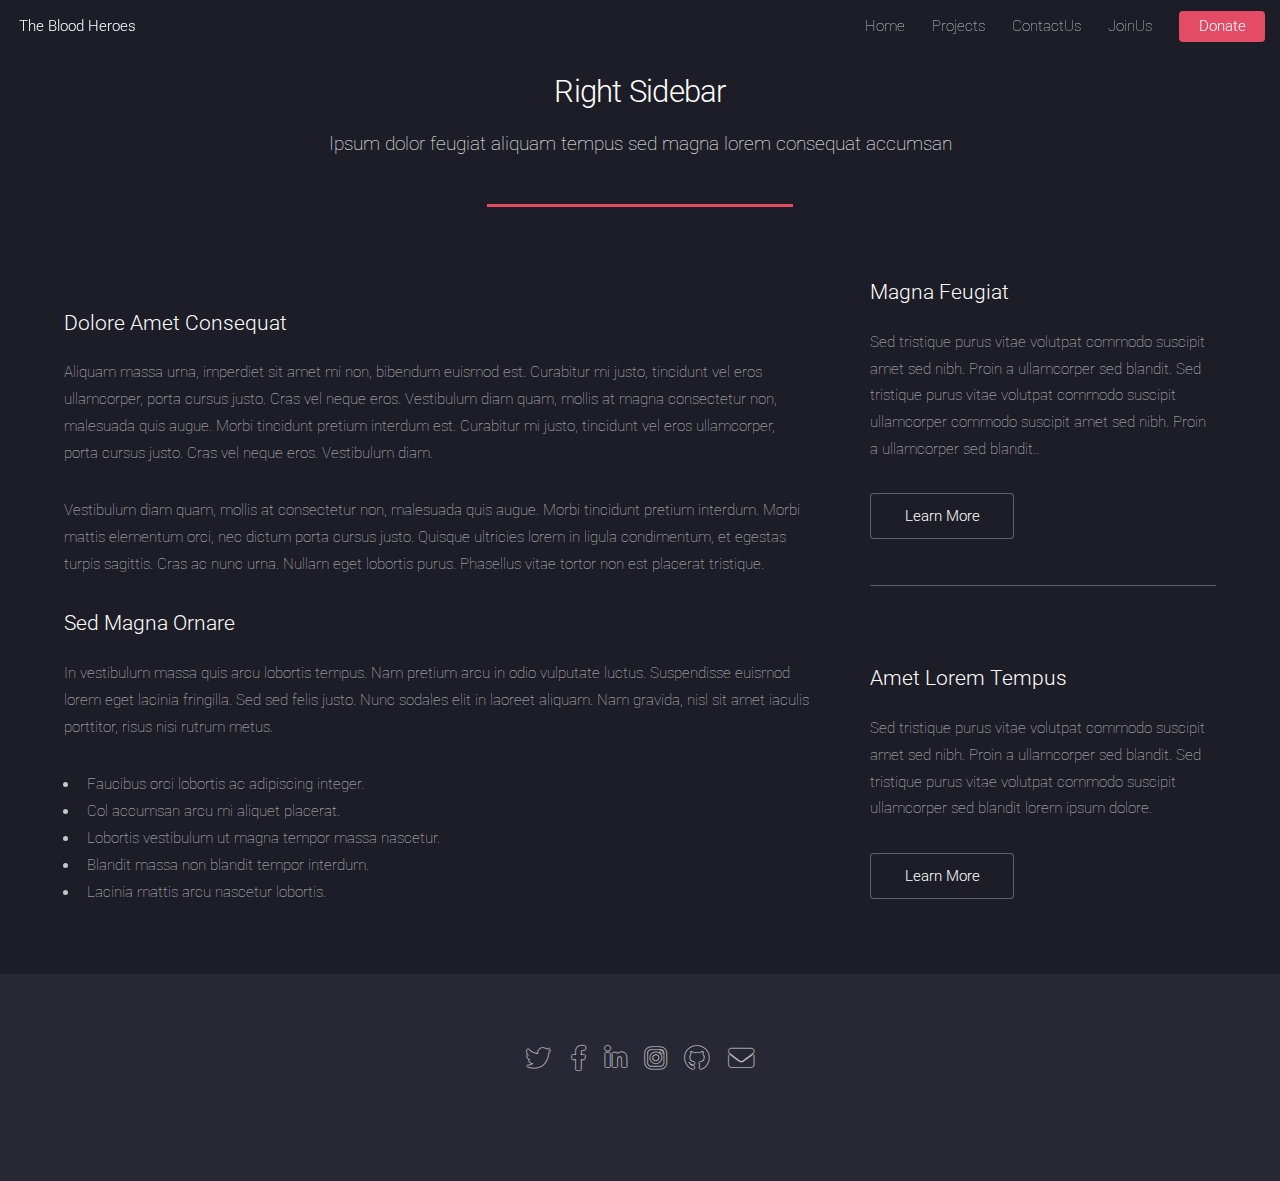
==== bloodDonationCamps.html @ 946f8814 "Changing projects names." ====
<!DOCTYPE HTML>
<html>
	<head>
		<title>The Blood Heroes</title>
		<meta charset="utf-8" />
		<meta name="viewport" content="width=device-width, initial-scale=1, user-scalable=no" />
		<link rel="stylesheet" href="assets/css/main.css" />
		<noscript><link rel="stylesheet" href="assets/css/noscript.css" /></noscript>
		<!-- add icon link -->
	  <link rel = "icon" href ="./images/TBHLogo.png" type = "image/x-icon">
	</head>
	<body class="is-preload landing">
		<div id="page-wrapper">

			<!-- Header -->
				<header id="header">
					<h1 id="logo"><a href="index.html">The Blood Heroes</a></h1>
					<nav id="nav">
						<ul>
							<li><a href="index.html">Home</a></li>
							<li>
								<a href="#">Projects</a>
								<ul>
									<li><a href="bloodDonationCamps.html">Blood Donation Camps</a></li>
									<li><a href="thalassemiaProjects.html">Thalassemia Projects</a></li>
									<li><a href="projectBleedGreen.html">Project Bleed Green</a></li>
									<li><a href="awarenessEvents.html">Awareness Event</a></li>
								</ul>
							</li>
							<li><a href="contactUs/contactUs.html">ContactUs</a></li>
							<li>
								<a href="#">JoinUs</a>
								<ul>
									<li><a href="">As Blood Donor</a></li>
									<li><a href="">As Member</a></li>
								</ul>
							</li>
							<li><a href="#" class="button primary">Donate</a></li>
						</ul>
					</nav>
				</header>

			<!-- Main -->
				<div id="main" class="wrapper style1">
					<div class="container">
						<header class="major">
							<h2>Right Sidebar</h2>
							<p>Ipsum dolor feugiat aliquam tempus sed magna lorem consequat accumsan</p>
						</header>
						<div class="row gtr-150">
							<div class="col-8 col-12-medium">

								<!-- Content -->
									<section id="content">
										<a href="#" class="image fit"><img src="./images/pic06.jpg" alt="" /></a>
										<h3>Dolore Amet Consequat</h3>
										<p>Aliquam massa urna, imperdiet sit amet mi non, bibendum euismod est. Curabitur mi justo, tincidunt vel eros ullamcorper, porta cursus justo. Cras vel neque eros. Vestibulum diam quam, mollis at magna consectetur non, malesuada quis augue. Morbi tincidunt pretium interdum est. Curabitur mi justo, tincidunt vel eros ullamcorper, porta cursus justo. Cras vel neque eros. Vestibulum diam.</p>
										<p>Vestibulum diam quam, mollis at consectetur non, malesuada quis augue. Morbi tincidunt pretium interdum. Morbi mattis elementum orci, nec dictum porta cursus justo. Quisque ultricies lorem in ligula condimentum, et egestas turpis sagittis. Cras ac nunc urna. Nullam eget lobortis purus. Phasellus vitae tortor non est placerat tristique.</p>
										<h3>Sed Magna Ornare</h3>
										<p>In vestibulum massa quis arcu lobortis tempus. Nam pretium arcu in odio vulputate luctus. Suspendisse euismod lorem eget lacinia fringilla. Sed sed felis justo. Nunc sodales elit in laoreet aliquam. Nam gravida, nisl sit amet iaculis porttitor, risus nisi rutrum metus.</p>
										<ul>
											<li>Faucibus orci lobortis ac adipiscing integer.</li>
											<li>Col accumsan arcu mi aliquet placerat.</li>
											<li>Lobortis vestibulum ut magna tempor massa nascetur.</li>
											<li>Blandit massa non blandit tempor interdum.</li>
											<li>Lacinia mattis arcu nascetur lobortis.</li>
										</ul>
									</section>

							</div>
							<div class="col-4 col-12-medium">

								<!-- Sidebar -->
									<section id="sidebar">
										<section>
											<h3>Magna Feugiat</h3>
											<p>Sed tristique purus vitae volutpat commodo suscipit amet sed nibh. Proin a ullamcorper sed blandit. Sed tristique purus vitae volutpat commodo suscipit ullamcorper commodo suscipit amet sed nibh. Proin a ullamcorper sed blandit..</p>
											<footer>
												<ul class="actions">
													<li><a href="#" class="button">Learn More</a></li>
												</ul>
											</footer>
										</section>
										<hr />
										<section>
											<a href="#" class="image fit"><img src="./images/pic07.jpg" alt="" /></a>
											<h3>Amet Lorem Tempus</h3>
											<p>Sed tristique purus vitae volutpat commodo suscipit amet sed nibh. Proin a ullamcorper sed blandit. Sed tristique purus vitae volutpat commodo suscipit ullamcorper sed blandit lorem ipsum dolore.</p>
											<footer>
												<ul class="actions">
													<li><a href="#" class="button">Learn More</a></li>
												</ul>
											</footer>
										</section>
									</section>

							</div>
						</div>
					</div>
				</div>

			<!-- Footer -->
				<footer id="footer">
					<ul class="icons">
						<li><a href="#" class="icon brands alt fa-twitter"><span class="label">Twitter</span></a></li>
						<li><a href="#" class="icon brands alt fa-facebook-f"><span class="label">Facebook</span></a></li>
						<li><a href="#" class="icon brands alt fa-linkedin-in"><span class="label">LinkedIn</span></a></li>
						<li><a href="#" class="icon brands alt fa-instagram"><span class="label">Instagram</span></a></li>
						<li><a href="#" class="icon brands alt fa-github"><span class="label">GitHub</span></a></li>
						<li><a href="#" class="icon solid alt fa-envelope"><span class="label">Email</span></a></li>
					</ul>
				</footer>

		</div>

		<!-- Scripts -->
			<script src="assets/js/jquery.min.js"></script>
			<script src="assets/js/jquery.scrolly.min.js"></script>
			<script src="assets/js/jquery.dropotron.min.js"></script>
			<script src="assets/js/jquery.scrollex.min.js"></script>
			<script src="assets/js/browser.min.js"></script>
			<script src="assets/js/breakpoints.min.js"></script>
			<script src="assets/js/util.js"></script>
			<script src="assets/js/main.js"></script>

	</body>
</html>
---- assets/css/main.css ----
@import url("fontawesome-all.min.css");
@import url("https://fonts.googleapis.com/css?family=Roboto:100,300,100italic,300italic");

html, body, div, span, applet, object,
iframe, h1, h2, h3, h4, h5, h6, p, blockquote,
pre, a, abbr, acronym, address, big, cite,
code, del, dfn, em, img, ins, kbd, q, s, samp,
small, strike, strong, sub, sup, tt, var, b,
u, i, center, dl, dt, dd, ol, ul, li, fieldset,
form, label, legend, table, caption, tbody,
tfoot, thead, tr, th, td, article, aside,
canvas, details, embed, figure, figcaption,
footer, header, hgroup, menu, nav, output, ruby,
section, summary, time, mark, audio, video {
	margin: 0;
	padding: 0;
	border: 0;
	font-size: 100%;
	font: inherit;
	vertical-align: baseline;}

article, aside, details, figcaption, figure,
footer, header, hgroup, menu, nav, section {
	display: block;}

body {
	line-height: 1;
}

ol, ul {
	list-style: none;
}

blockquote, q {
	quotes: none;
}

	blockquote:before, blockquote:after, q:before, q:after {
		content: '';
		content: none;
	}

table {
	border-collapse: collapse;
	border-spacing: 0;
}

body {
	-webkit-text-size-adjust: none;
}

mark {
	background-color: transparent;
	color: inherit;
}

input::-moz-focus-inner {
	border: 0;
	padding: 0;
}

input, select, textarea {
	-moz-appearance: none;
	-webkit-appearance: none;
	-ms-appearance: none;
	appearance: none;
}

/* Basic */

	html {
		box-sizing: border-box;
	}

	*, *:before, *:after {
		box-sizing: inherit;
	}

	html, body {
		background: #1c1d26;
	}

	body.is-preload *, body.is-preload *:before, body.is-preload *:after {
		-moz-animation: none !important;
		-webkit-animation: none !important;
		-ms-animation: none !important;
		animation: none !important;
		-moz-transition: none !important;
		-webkit-transition: none !important;
		-ms-transition: none !important;
		transition: none !important;
	}

	body, input, select, textarea {
		color: rgba(255, 255, 255, 0.75);
		font-family: "Roboto", Helvetica, sans-serif;
		font-size: 15pt;
		font-weight: 100;
		line-height: 1.75em;
	}

	a {
		-moz-transition: border-color 0.2s ease-in-out, color 0.2s ease-in-out;
		-webkit-transition: border-color 0.2s ease-in-out, color 0.2s ease-in-out;
		-ms-transition: border-color 0.2s ease-in-out, color 0.2s ease-in-out;
		transition: border-color 0.2s ease-in-out, color 0.2s ease-in-out;
		border-bottom: dotted 1px;
		color: #e44c65;
		text-decoration: none;
	}

		a:hover {
			color: #e44c65 !important;
			border-bottom-color: transparent;
		}

	strong, b {
		color: #ffffff;
		font-weight: 300;
	}

	em, i {
		font-style: italic;
	}

	p {
		margin: 0 0 2em 0;
	}

	h1, h2, h3, h4, h5, h6 {
		color: #ffffff;
		font-weight: 300;
		line-height: 1em;
		margin: 0 0 1em 0;
	}

		h1 a, h2 a, h3 a, h4 a, h5 a, h6 a {
			color: inherit;
			border: 0;
		}

	h2 {
		font-size: 2em;
		line-height: 1.5em;
		letter-spacing: -0.025em;
	}

	h3 {
		font-size: 1.35em;
		line-height: 1.5em;
	}

	h4 {
		font-size: 1.1em;
		line-height: 1.5em;
	}

	h5 {
		font-size: 0.9em;
		line-height: 1.5em;
	}

	h6 {
		font-size: 0.7em;
		line-height: 1.5em;
	}

	sub {
		font-size: 0.8em;
		position: relative;
		top: 0.5em;
	}

	sup {
		font-size: 0.8em;
		position: relative;
		top: -0.5em;
	}

	hr {
		border: 0;
		border-bottom: solid 1px rgba(255, 255, 255, 0.3);
		margin: 3em 0;
	}

		hr.major {
			margin: 4em 0;
		}

	blockquote {
		border-left: solid 4px rgba(255, 255, 255, 0.3);
		font-style: italic;
		margin: 0 0 2em 0;
		padding: 0.5em 0 0.5em 2em;
	}

	code {
		background: rgba(255, 255, 255, 0.075);
		border-radius: 4px;
		font-family: "Courier New", monospace;
		font-size: 0.9em;
		margin: 0 0.25em;
		padding: 0.25em 0.65em;
	}

	pre {
		-webkit-overflow-scrolling: touch;
		font-family: "Courier New", monospace;
		font-size: 0.9em;
		margin: 0 0 2em 0;
	}

		pre code {
			display: block;
			line-height: 1.75em;
			padding: 1em 1.5em;
			overflow-x: auto;
		}

	.align-left {
		text-align: left;
	}

	.align-center {
		text-align: center;
	}

	.align-right {
		text-align: right;
	}

/* Loader */

	@-moz-keyframes spinner-show {
		0% {
			opacity: 0;
		}

		100% {
			opacity: 1;
		}
	}

	@-webkit-keyframes spinner-show {
		0% {
			opacity: 0;
		}

		100% {
			opacity: 1;
		}
	}

	@-ms-keyframes spinner-show {
		0% {
			opacity: 0;
		}

		100% {
			opacity: 1;
		}
	}

	@keyframes spinner-show {
		0% {
			opacity: 0;
		}

		100% {
			opacity: 1;
		}
	}

	@-moz-keyframes spinner-hide {
		0% {
			color: rgba(255, 255, 255, 0.15);
			z-index: 100001;
			-moz-transform: scale(1) rotate(0deg);
			-webkit-transform: scale(1) rotate(0deg);
			-ms-transform: scale(1) rotate(0deg);
			transform: scale(1) rotate(0deg);
		}

		99% {
			color: #1c1d26;
			z-index: 100001;
			-moz-transform: scale(0.5) rotate(360deg);
			-webkit-transform: scale(0.5) rotate(360deg);
			-ms-transform: scale(0.5) rotate(360deg);
			transform: scale(0.5) rotate(360deg);
		}

		100% {
			color: #1c1d26;
			z-index: -1;
			-moz-transform: scale(0.5) rotate(360deg);
			-webkit-transform: scale(0.5) rotate(360deg);
			-ms-transform: scale(0.5) rotate(360deg);
			transform: scale(0.5) rotate(360deg);
		}
	}

	@-webkit-keyframes spinner-hide {
		0% {
			color: rgba(255, 255, 255, 0.15);
			z-index: 100001;
			-moz-transform: scale(1) rotate(0deg);
			-webkit-transform: scale(1) rotate(0deg);
			-ms-transform: scale(1) rotate(0deg);
			transform: scale(1) rotate(0deg);
		}

		99% {
			color: #1c1d26;
			z-index: 100001;
			-moz-transform: scale(0.5) rotate(360deg);
			-webkit-transform: scale(0.5) rotate(360deg);
			-ms-transform: scale(0.5) rotate(360deg);
			transform: scale(0.5) rotate(360deg);
		}

		100% {
			color: #1c1d26;
			z-index: -1;
			-moz-transform: scale(0.5) rotate(360deg);
			-webkit-transform: scale(0.5) rotate(360deg);
			-ms-transform: scale(0.5) rotate(360deg);
			transform: scale(0.5) rotate(360deg);
		}
	}

	@-ms-keyframes spinner-hide {
		0% {
			color: rgba(255, 255, 255, 0.15);
			z-index: 100001;
			-moz-transform: scale(1) rotate(0deg);
			-webkit-transform: scale(1) rotate(0deg);
			-ms-transform: scale(1) rotate(0deg);
			transform: scale(1) rotate(0deg);
		}

		99% {
			color: #1c1d26;
			z-index: 100001;
			-moz-transform: scale(0.5) rotate(360deg);
			-webkit-transform: scale(0.5) rotate(360deg);
			-ms-transform: scale(0.5) rotate(360deg);
			transform: scale(0.5) rotate(360deg);
		}

		100% {
			color: #1c1d26;
			z-index: -1;
			-moz-transform: scale(0.5) rotate(360deg);
			-webkit-transform: scale(0.5) rotate(360deg);
			-ms-transform: scale(0.5) rotate(360deg);
			transform: scale(0.5) rotate(360deg);
		}
	}

	@keyframes spinner-hide {
		0% {
			color: rgba(255, 255, 255, 0.15);
			z-index: 100001;
			-moz-transform: scale(1) rotate(0deg);
			-webkit-transform: scale(1) rotate(0deg);
			-ms-transform: scale(1) rotate(0deg);
			transform: scale(1) rotate(0deg);
		}

		99% {
			color: #1c1d26;
			z-index: 100001;
			-moz-transform: scale(0.5) rotate(360deg);
			-webkit-transform: scale(0.5) rotate(360deg);
			-ms-transform: scale(0.5) rotate(360deg);
			transform: scale(0.5) rotate(360deg);
		}

		100% {
			color: #1c1d26;
			z-index: -1;
			-moz-transform: scale(0.5) rotate(360deg);
			-webkit-transform: scale(0.5) rotate(360deg);
			-ms-transform: scale(0.5) rotate(360deg);
			transform: scale(0.5) rotate(360deg);
		}
	}

	@-moz-keyframes spinner-rotate {
		0% {
			-moz-transform: scale(1) rotate(0deg);
			-webkit-transform: scale(1) rotate(0deg);
			-ms-transform: scale(1) rotate(0deg);
			transform: scale(1) rotate(0deg);
		}

		100% {
			-moz-transform: scale(1) rotate(360deg);
			-webkit-transform: scale(1) rotate(360deg);
			-ms-transform: scale(1) rotate(360deg);
			transform: scale(1) rotate(360deg);
		}
	}

	@-webkit-keyframes spinner-rotate {
		0% {
			-moz-transform: scale(1) rotate(0deg);
			-webkit-transform: scale(1) rotate(0deg);
			-ms-transform: scale(1) rotate(0deg);
			transform: scale(1) rotate(0deg);
		}

		100% {
			-moz-transform: scale(1) rotate(360deg);
			-webkit-transform: scale(1) rotate(360deg);
			-ms-transform: scale(1) rotate(360deg);
			transform: scale(1) rotate(360deg);
		}
	}

	@-ms-keyframes spinner-rotate {
		0% {
			-moz-transform: scale(1) rotate(0deg);
			-webkit-transform: scale(1) rotate(0deg);
			-ms-transform: scale(1) rotate(0deg);
			transform: scale(1) rotate(0deg);
		}

		100% {
			-moz-transform: scale(1) rotate(360deg);
			-webkit-transform: scale(1) rotate(360deg);
			-ms-transform: scale(1) rotate(360deg);
			transform: scale(1) rotate(360deg);
		}
	}

	@keyframes spinner-rotate {
		0% {
			-moz-transform: scale(1) rotate(0deg);
			-webkit-transform: scale(1) rotate(0deg);
			-ms-transform: scale(1) rotate(0deg);
			transform: scale(1) rotate(0deg);
		}

		100% {
			-moz-transform: scale(1) rotate(360deg);
			-webkit-transform: scale(1) rotate(360deg);
			-ms-transform: scale(1) rotate(360deg);
			transform: scale(1) rotate(360deg);
		}
	}

	@-moz-keyframes overlay-hide {
		0% {
			opacity: 1;
			z-index: 100000;
		}

		15% {
			opacity: 1;
			z-index: 100000;
		}

		99% {
			opacity: 0;
			z-index: 100000;
		}

		100% {
			opacity: 0;
			z-index: -1;
		}
	}

	@-webkit-keyframes overlay-hide {
		0% {
			opacity: 1;
			z-index: 100000;
		}

		15% {
			opacity: 1;
			z-index: 100000;
		}

		99% {
			opacity: 0;
			z-index: 100000;
		}

		100% {
			opacity: 0;
			z-index: -1;
		}
	}

	@-ms-keyframes overlay-hide {
		0% {
			opacity: 1;
			z-index: 100000;
		}

		15% {
			opacity: 1;
			z-index: 100000;
		}

		99% {
			opacity: 0;
			z-index: 100000;
		}

		100% {
			opacity: 0;
			z-index: -1;
		}
	}

	@keyframes overlay-hide {
		0% {
			opacity: 1;
			z-index: 100000;
		}

		15% {
			opacity: 1;
			z-index: 100000;
		}

		99% {
			opacity: 0;
			z-index: 100000;
		}

		100% {
			opacity: 0;
			z-index: -1;
		}
	}

	body.landing {
		text-decoration: none;
	}

		body.landing:before {
			-moz-osx-font-smoothing: grayscale;
			-webkit-font-smoothing: antialiased;
			display: inline-block;
			font-style: normal;
			font-variant: normal;
			text-rendering: auto;
			line-height: 1;
			text-transform: none !important;
			font-family: 'Font Awesome 5 Free';
			font-weight: 900;
		}

		body.landing:before {
			-moz-animation: spinner-show 1.5s 1 0.25s ease forwards, spinner-hide 0.25s ease-in-out forwards !important;
			-webkit-animation: spinner-show 1.5s 1 0.25s ease forwards, spinner-hide 0.25s ease-in-out forwards !important;
			-ms-animation: spinner-show 1.5s 1 0.25s ease forwards, spinner-hide 0.25s ease-in-out forwards !important;
			animation: spinner-show 1.5s 1 0.25s ease forwards, spinner-hide 0.25s ease-in-out forwards !important;
			-moz-transform-origin: 50% 50%;
			-webkit-transform-origin: 50% 50%;
			-ms-transform-origin: 50% 50%;
			transform-origin: 50% 50%;
			color: rgba(255, 255, 255, 0.15);
			content: '\f1ce';
			cursor: default;
			display: block;
			font-size: 2em;
			height: 2em;
			left: 50%;
			line-height: 2em;
			margin: -1em 0 0 -1em;
			opacity: 0;
			position: fixed;
			text-align: center;
			top: 50%;
			width: 2em;
			z-index: -1;
		}

		body.landing:after {
			-moz-animation: overlay-hide 1.5s ease-in forwards !important;
			-webkit-animation: overlay-hide 1.5s ease-in forwards !important;
			-ms-animation: overlay-hide 1.5s ease-in forwards !important;
			animation: overlay-hide 1.5s ease-in forwards !important;
			background: #1c1d26;
			content: '';
			display: block;
			height: 100%;
			left: 0;
			opacity: 0;
			position: fixed;
			top: 0;
			width: 100%;
			z-index: -1;
		}

		body.landing.is-preload:before {
			-moz-animation: spinner-show 1.5s 1 0.25s ease forwards, spinner-rotate 0.75s infinite linear !important;
			-webkit-animation: spinner-show 1.5s 1 0.25s ease forwards, spinner-rotate 0.75s infinite linear !important;
			-ms-animation: spinner-show 1.5s 1 0.25s ease forwards, spinner-rotate 0.75s infinite linear !important;
			animation: spinner-show 1.5s 1 0.25s ease forwards, spinner-rotate 0.75s infinite linear !important;
			z-index: 100001;
		}

		body.landing.is-preload:after {
			-moz-animation: none !important;
			-webkit-animation: none !important;
			-ms-animation: none !important;
			animation: none !important;
			opacity: 1;
			z-index: 100000;
		}

	@media (-webkit-min-device-pixel-ratio: 2) {

		body.landing:before {
			line-height: 2.025em;
		}

	}

/* Container */

	.container {
		margin: 0 auto;
		max-width: calc(100% - 4em);
		width: 70em;
	}

		.container.xsmall {
			width: 17.5em;
		}

		.container.small {
			width: 35em;
		}

		.container.medium {
			width: 52.5em;
		}

		.container.large {
			width: 87.5em;
		}

		.container.xlarge {
			width: 105em;
		}

		.container.max {
			width: 100%;
		}

		@media screen and (max-width: 1280px) {

			.container {
				width: 90%;
				max-width: 100%;
			}

		}

		@media screen and (max-width: 980px) {

			.container {
				width: 100% !important;
			}

		}

/* Row */

	.row {
		display: flex;
		flex-wrap: wrap;
		box-sizing: border-box;
		align-items: stretch;
	}

		.row > * {
			box-sizing: border-box;
		}

		.row.gtr-uniform > * > :last-child {
			margin-bottom: 0;
		}

		.row.aln-left {
			justify-content: flex-start;
		}

		.row.aln-center {
			justify-content: center;
		}

		.row.aln-right {
			justify-content: flex-end;
		}

		.row.aln-top {
			align-items: flex-start;
		}

		.row.aln-middle {
			align-items: center;
		}

		.row.aln-bottom {
			align-items: flex-end;
		}

		.row > .imp {
			order: -1;
		}

		.row > .col-1 {
			width: 8.33333%;
		}

		.row > .off-1 {
			margin-left: 8.33333%;
		}

		.row > .col-2 {
			width: 16.66667%;
		}

		.row > .off-2 {
			margin-left: 16.66667%;
		}

		.row > .col-3 {
			width: 25%;
		}

		.row > .off-3 {
			margin-left: 25%;
		}

		.row > .col-4 {
			width: 33.33333%;
		}

		.row > .off-4 {
			margin-left: 33.33333%;
		}

		.row > .col-5 {
			width: 41.66667%;
		}

		.row > .off-5 {
			margin-left: 41.66667%;
		}

		.row > .col-6 {
			width: 50%;
		}

		.row > .off-6 {
			margin-left: 50%;
		}

		.row > .col-7 {
			width: 58.33333%;
		}

		.row > .off-7 {
			margin-left: 58.33333%;
		}

		.row > .col-8 {
			width: 66.66667%;
		}

		.row > .off-8 {
			margin-left: 66.66667%;
		}

		.row > .col-9 {
			width: 75%;
		}

		.row > .off-9 {
			margin-left: 75%;
		}

		.row > .col-10 {
			width: 83.33333%;
		}

		.row > .off-10 {
			margin-left: 83.33333%;
		}

		.row > .col-11 {
			width: 91.66667%;
		}

		.row > .off-11 {
			margin-left: 91.66667%;
		}

		.row > .col-12 {
			width: 100%;
		}

		.row > .off-12 {
			margin-left: 100%;
		}

		.row.gtr-0 {
			margin-top: 0;
			margin-left: 0em;
		}

			.row.gtr-0 > * {
				padding: 0 0 0 0em;
			}

			.row.gtr-0.gtr-uniform {
				margin-top: 0em;
			}

				.row.gtr-0.gtr-uniform > * {
					padding-top: 0em;
				}

		.row.gtr-25 {
			margin-top: 0;
			margin-left: -0.625em;
		}

			.row.gtr-25 > * {
				padding: 0 0 0 0.625em;
			}

			.row.gtr-25.gtr-uniform {
				margin-top: -0.625em;
			}

				.row.gtr-25.gtr-uniform > * {
					padding-top: 0.625em;
				}

		.row.gtr-50 {
			margin-top: 0;
			margin-left: -1.25em;
		}

			.row.gtr-50 > * {
				padding: 0 0 0 1.25em;
			}

			.row.gtr-50.gtr-uniform {
				margin-top: -1.25em;
			}

				.row.gtr-50.gtr-uniform > * {
					padding-top: 1.25em;
				}

		.row {
			margin-top: 0;
			margin-left: -2.5em;
		}

			.row > * {
				padding: 0 0 0 2.5em;
			}

			.row.gtr-uniform {
				margin-top: -2.5em;
			}

				.row.gtr-uniform > * {
					padding-top: 2.5em;
				}

		.row.gtr-150 {
			margin-top: 0;
			margin-left: -3.75em;
		}

			.row.gtr-150 > * {
				padding: 0 0 0 3.75em;
			}

			.row.gtr-150.gtr-uniform {
				margin-top: -3.75em;
			}

				.row.gtr-150.gtr-uniform > * {
					padding-top: 3.75em;
				}

		.row.gtr-200 {
			margin-top: 0;
			margin-left: -5em;
		}

			.row.gtr-200 > * {
				padding: 0 0 0 5em;
			}

			.row.gtr-200.gtr-uniform {
				margin-top: -5em;
			}

				.row.gtr-200.gtr-uniform > * {
					padding-top: 5em;
				}

		@media screen and (max-width: 1680px) {

			.row {
				display: flex;
				flex-wrap: wrap;
				box-sizing: border-box;
				align-items: stretch;
			}

				.row > * {
					box-sizing: border-box;
				}

				.row.gtr-uniform > * > :last-child {
					margin-bottom: 0;
				}

				.row.aln-left {
					justify-content: flex-start;
				}

				.row.aln-center {
					justify-content: center;
				}

				.row.aln-right {
					justify-content: flex-end;
				}

				.row.aln-top {
					align-items: flex-start;
				}

				.row.aln-middle {
					align-items: center;
				}

				.row.aln-bottom {
					align-items: flex-end;
				}

				.row > .imp-xlarge {
					order: -1;
				}

				.row > .col-1-xlarge {
					width: 8.33333%;
				}

				.row > .off-1-xlarge {
					margin-left: 8.33333%;
				}

				.row > .col-2-xlarge {
					width: 16.66667%;
				}

				.row > .off-2-xlarge {
					margin-left: 16.66667%;
				}

				.row > .col-3-xlarge {
					width: 25%;
				}

				.row > .off-3-xlarge {
					margin-left: 25%;
				}

				.row > .col-4-xlarge {
					width: 33.33333%;
				}

				.row > .off-4-xlarge {
					margin-left: 33.33333%;
				}

				.row > .col-5-xlarge {
					width: 41.66667%;
				}

				.row > .off-5-xlarge {
					margin-left: 41.66667%;
				}

				.row > .col-6-xlarge {
					width: 50%;
				}

				.row > .off-6-xlarge {
					margin-left: 50%;
				}

				.row > .col-7-xlarge {
					width: 58.33333%;
				}

				.row > .off-7-xlarge {
					margin-left: 58.33333%;
				}

				.row > .col-8-xlarge {
					width: 66.66667%;
				}

				.row > .off-8-xlarge {
					margin-left: 66.66667%;
				}

				.row > .col-9-xlarge {
					width: 75%;
				}

				.row > .off-9-xlarge {
					margin-left: 75%;
				}

				.row > .col-10-xlarge {
					width: 83.33333%;
				}

				.row > .off-10-xlarge {
					margin-left: 83.33333%;
				}

				.row > .col-11-xlarge {
					width: 91.66667%;
				}

				.row > .off-11-xlarge {
					margin-left: 91.66667%;
				}

				.row > .col-12-xlarge {
					width: 100%;
				}

				.row > .off-12-xlarge {
					margin-left: 100%;
				}

				.row.gtr-0 {
					margin-top: 0;
					margin-left: 0em;
				}

					.row.gtr-0 > * {
						padding: 0 0 0 0em;
					}

					.row.gtr-0.gtr-uniform {
						margin-top: 0em;
					}

						.row.gtr-0.gtr-uniform > * {
							padding-top: 0em;
						}

				.row.gtr-25 {
					margin-top: 0;
					margin-left: -0.625em;
				}

					.row.gtr-25 > * {
						padding: 0 0 0 0.625em;
					}

					.row.gtr-25.gtr-uniform {
						margin-top: -0.625em;
					}

						.row.gtr-25.gtr-uniform > * {
							padding-top: 0.625em;
						}

				.row.gtr-50 {
					margin-top: 0;
					margin-left: -1.25em;
				}

					.row.gtr-50 > * {
						padding: 0 0 0 1.25em;
					}

					.row.gtr-50.gtr-uniform {
						margin-top: -1.25em;
					}

						.row.gtr-50.gtr-uniform > * {
							padding-top: 1.25em;
						}

				.row {
					margin-top: 0;
					margin-left: -2.5em;
				}

					.row > * {
						padding: 0 0 0 2.5em;
					}

					.row.gtr-uniform {
						margin-top: -2.5em;
					}

						.row.gtr-uniform > * {
							padding-top: 2.5em;
						}

				.row.gtr-150 {
					margin-top: 0;
					margin-left: -3.75em;
				}

					.row.gtr-150 > * {
						padding: 0 0 0 3.75em;
					}

					.row.gtr-150.gtr-uniform {
						margin-top: -3.75em;
					}

						.row.gtr-150.gtr-uniform > * {
							padding-top: 3.75em;
						}

				.row.gtr-200 {
					margin-top: 0;
					margin-left: -5em;
				}

					.row.gtr-200 > * {
						padding: 0 0 0 5em;
					}

					.row.gtr-200.gtr-uniform {
						margin-top: -5em;
					}

						.row.gtr-200.gtr-uniform > * {
							padding-top: 5em;
						}

		}

		@media screen and (max-width: 1280px) {

			.row {
				display: flex;
				flex-wrap: wrap;
				box-sizing: border-box;
				align-items: stretch;
			}

				.row > * {
					box-sizing: border-box;
				}

				.row.gtr-uniform > * > :last-child {
					margin-bottom: 0;
				}

				.row.aln-left {
					justify-content: flex-start;
				}

				.row.aln-center {
					justify-content: center;
				}

				.row.aln-right {
					justify-content: flex-end;
				}

				.row.aln-top {
					align-items: flex-start;
				}

				.row.aln-middle {
					align-items: center;
				}

				.row.aln-bottom {
					align-items: flex-end;
				}

				.row > .imp-large {
					order: -1;
				}

				.row > .col-1-large {
					width: 8.33333%;
				}

				.row > .off-1-large {
					margin-left: 8.33333%;
				}

				.row > .col-2-large {
					width: 16.66667%;
				}

				.row > .off-2-large {
					margin-left: 16.66667%;
				}

				.row > .col-3-large {
					width: 25%;
				}

				.row > .off-3-large {
					margin-left: 25%;
				}

				.row > .col-4-large {
					width: 33.33333%;
				}

				.row > .off-4-large {
					margin-left: 33.33333%;
				}

				.row > .col-5-large {
					width: 41.66667%;
				}

				.row > .off-5-large {
					margin-left: 41.66667%;
				}

				.row > .col-6-large {
					width: 50%;
				}

				.row > .off-6-large {
					margin-left: 50%;
				}

				.row > .col-7-large {
					width: 58.33333%;
				}

				.row > .off-7-large {
					margin-left: 58.33333%;
				}

				.row > .col-8-large {
					width: 66.66667%;
				}

				.row > .off-8-large {
					margin-left: 66.66667%;
				}

				.row > .col-9-large {
					width: 75%;
				}

				.row > .off-9-large {
					margin-left: 75%;
				}

				.row > .col-10-large {
					width: 83.33333%;
				}

				.row > .off-10-large {
					margin-left: 83.33333%;
				}

				.row > .col-11-large {
					width: 91.66667%;
				}

				.row > .off-11-large {
					margin-left: 91.66667%;
				}

				.row > .col-12-large {
					width: 100%;
				}

				.row > .off-12-large {
					margin-left: 100%;
				}

				.row.gtr-0 {
					margin-top: 0;
					margin-left: 0em;
				}

					.row.gtr-0 > * {
						padding: 0 0 0 0em;
					}

					.row.gtr-0.gtr-uniform {
						margin-top: 0em;
					}

						.row.gtr-0.gtr-uniform > * {
							padding-top: 0em;
						}

				.row.gtr-25 {
					margin-top: 0;
					margin-left: -0.625em;
				}

					.row.gtr-25 > * {
						padding: 0 0 0 0.625em;
					}

					.row.gtr-25.gtr-uniform {
						margin-top: -0.625em;
					}

						.row.gtr-25.gtr-uniform > * {
							padding-top: 0.625em;
						}

				.row.gtr-50 {
					margin-top: 0;
					margin-left: -1.25em;
				}

					.row.gtr-50 > * {
						padding: 0 0 0 1.25em;
					}

					.row.gtr-50.gtr-uniform {
						margin-top: -1.25em;
					}

						.row.gtr-50.gtr-uniform > * {
							padding-top: 1.25em;
						}

				.row {
					margin-top: 0;
					margin-left: -2.5em;
				}

					.row > * {
						padding: 0 0 0 2.5em;
					}

					.row.gtr-uniform {
						margin-top: -2.5em;
					}

						.row.gtr-uniform > * {
							padding-top: 2.5em;
						}

				.row.gtr-150 {
					margin-top: 0;
					margin-left: -3.75em;
				}

					.row.gtr-150 > * {
						padding: 0 0 0 3.75em;
					}

					.row.gtr-150.gtr-uniform {
						margin-top: -3.75em;
					}

						.row.gtr-150.gtr-uniform > * {
							padding-top: 3.75em;
						}

				.row.gtr-200 {
					margin-top: 0;
					margin-left: -5em;
				}

					.row.gtr-200 > * {
						padding: 0 0 0 5em;
					}

					.row.gtr-200.gtr-uniform {
						margin-top: -5em;
					}

						.row.gtr-200.gtr-uniform > * {
							padding-top: 5em;
						}

		}

		@media screen and (max-width: 980px) {

			.row {
				display: flex;
				flex-wrap: wrap;
				box-sizing: border-box;
				align-items: stretch;
			}

				.row > * {
					box-sizing: border-box;
				}

				.row.gtr-uniform > * > :last-child {
					margin-bottom: 0;
				}

				.row.aln-left {
					justify-content: flex-start;
				}

				.row.aln-center {
					justify-content: center;
				}

				.row.aln-right {
					justify-content: flex-end;
				}

				.row.aln-top {
					align-items: flex-start;
				}

				.row.aln-middle {
					align-items: center;
				}

				.row.aln-bottom {
					align-items: flex-end;
				}

				.row > .imp-medium {
					order: -1;
				}

				.row > .col-1-medium {
					width: 8.33333%;
				}

				.row > .off-1-medium {
					margin-left: 8.33333%;
				}

				.row > .col-2-medium {
					width: 16.66667%;
				}

				.row > .off-2-medium {
					margin-left: 16.66667%;
				}

				.row > .col-3-medium {
					width: 25%;
				}

				.row > .off-3-medium {
					margin-left: 25%;
				}

				.row > .col-4-medium {
					width: 33.33333%;
				}

				.row > .off-4-medium {
					margin-left: 33.33333%;
				}

				.row > .col-5-medium {
					width: 41.66667%;
				}

				.row > .off-5-medium {
					margin-left: 41.66667%;
				}

				.row > .col-6-medium {
					width: 50%;
				}

				.row > .off-6-medium {
					margin-left: 50%;
				}

				.row > .col-7-medium {
					width: 58.33333%;
				}

				.row > .off-7-medium {
					margin-left: 58.33333%;
				}

				.row > .col-8-medium {
					width: 66.66667%;
				}

				.row > .off-8-medium {
					margin-left: 66.66667%;
				}

				.row > .col-9-medium {
					width: 75%;
				}

				.row > .off-9-medium {
					margin-left: 75%;
				}

				.row > .col-10-medium {
					width: 83.33333%;
				}

				.row > .off-10-medium {
					margin-left: 83.33333%;
				}

				.row > .col-11-medium {
					width: 91.66667%;
				}

				.row > .off-11-medium {
					margin-left: 91.66667%;
				}

				.row > .col-12-medium {
					width: 100%;
				}

				.row > .off-12-medium {
					margin-left: 100%;
				}

				.row.gtr-0 {
					margin-top: 0;
					margin-left: 0em;
				}

					.row.gtr-0 > * {
						padding: 0 0 0 0em;
					}

					.row.gtr-0.gtr-uniform {
						margin-top: 0em;
					}

						.row.gtr-0.gtr-uniform > * {
							padding-top: 0em;
						}

				.row.gtr-25 {
					margin-top: 0;
					margin-left: -0.625em;
				}

					.row.gtr-25 > * {
						padding: 0 0 0 0.625em;
					}

					.row.gtr-25.gtr-uniform {
						margin-top: -0.625em;
					}

						.row.gtr-25.gtr-uniform > * {
							padding-top: 0.625em;
						}

				.row.gtr-50 {
					margin-top: 0;
					margin-left: -1.25em;
				}

					.row.gtr-50 > * {
						padding: 0 0 0 1.25em;
					}

					.row.gtr-50.gtr-uniform {
						margin-top: -1.25em;
					}

						.row.gtr-50.gtr-uniform > * {
							padding-top: 1.25em;
						}

				.row {
					margin-top: 0;
					margin-left: -2.5em;
				}

					.row > * {
						padding: 0 0 0 2.5em;
					}

					.row.gtr-uniform {
						margin-top: -2.5em;
					}

						.row.gtr-uniform > * {
							padding-top: 2.5em;
						}

				.row.gtr-150 {
					margin-top: 0;
					margin-left: -3.75em;
				}

					.row.gtr-150 > * {
						padding: 0 0 0 3.75em;
					}

					.row.gtr-150.gtr-uniform {
						margin-top: -3.75em;
					}

						.row.gtr-150.gtr-uniform > * {
							padding-top: 3.75em;
						}

				.row.gtr-200 {
					margin-top: 0;
					margin-left: -5em;
				}

					.row.gtr-200 > * {
						padding: 0 0 0 5em;
					}

					.row.gtr-200.gtr-uniform {
						margin-top: -5em;
					}

						.row.gtr-200.gtr-uniform > * {
							padding-top: 5em;
						}

		}

		@media screen and (max-width: 736px) {

			.row {
				display: flex;
				flex-wrap: wrap;
				box-sizing: border-box;
				align-items: stretch;
			}

				.row > * {
					box-sizing: border-box;
				}

				.row.gtr-uniform > * > :last-child {
					margin-bottom: 0;
				}

				.row.aln-left {
					justify-content: flex-start;
				}

				.row.aln-center {
					justify-content: center;
				}

				.row.aln-right {
					justify-content: flex-end;
				}

				.row.aln-top {
					align-items: flex-start;
				}

				.row.aln-middle {
					align-items: center;
				}

				.row.aln-bottom {
					align-items: flex-end;
				}

				.row > .imp-small {
					order: -1;
				}

				.row > .col-1-small {
					width: 8.33333%;
				}

				.row > .off-1-small {
					margin-left: 8.33333%;
				}

				.row > .col-2-small {
					width: 16.66667%;
				}

				.row > .off-2-small {
					margin-left: 16.66667%;
				}

				.row > .col-3-small {
					width: 25%;
				}

				.row > .off-3-small {
					margin-left: 25%;
				}

				.row > .col-4-small {
					width: 33.33333%;
				}

				.row > .off-4-small {
					margin-left: 33.33333%;
				}

				.row > .col-5-small {
					width: 41.66667%;
				}

				.row > .off-5-small {
					margin-left: 41.66667%;
				}

				.row > .col-6-small {
					width: 50%;
				}

				.row > .off-6-small {
					margin-left: 50%;
				}

				.row > .col-7-small {
					width: 58.33333%;
				}

				.row > .off-7-small {
					margin-left: 58.33333%;
				}

				.row > .col-8-small {
					width: 66.66667%;
				}

				.row > .off-8-small {
					margin-left: 66.66667%;
				}

				.row > .col-9-small {
					width: 75%;
				}

				.row > .off-9-small {
					margin-left: 75%;
				}

				.row > .col-10-small {
					width: 83.33333%;
				}

				.row > .off-10-small {
					margin-left: 83.33333%;
				}

				.row > .col-11-small {
					width: 91.66667%;
				}

				.row > .off-11-small {
					margin-left: 91.66667%;
				}

				.row > .col-12-small {
					width: 100%;
				}

				.row > .off-12-small {
					margin-left: 100%;
				}

				.row.gtr-0 {
					margin-top: 0;
					margin-left: 0em;
				}

					.row.gtr-0 > * {
						padding: 0 0 0 0em;
					}

					.row.gtr-0.gtr-uniform {
						margin-top: 0em;
					}

						.row.gtr-0.gtr-uniform > * {
							padding-top: 0em;
						}

				.row.gtr-25 {
					margin-top: 0;
					margin-left: -0.625em;
				}

					.row.gtr-25 > * {
						padding: 0 0 0 0.625em;
					}

					.row.gtr-25.gtr-uniform {
						margin-top: -0.625em;
					}

						.row.gtr-25.gtr-uniform > * {
							padding-top: 0.625em;
						}

				.row.gtr-50 {
					margin-top: 0;
					margin-left: -1.25em;
				}

					.row.gtr-50 > * {
						padding: 0 0 0 1.25em;
					}

					.row.gtr-50.gtr-uniform {
						margin-top: -1.25em;
					}

						.row.gtr-50.gtr-uniform > * {
							padding-top: 1.25em;
						}

				.row {
					margin-top: 0;
					margin-left: -2.5em;
				}

					.row > * {
						padding: 0 0 0 2.5em;
					}

					.row.gtr-uniform {
						margin-top: -2.5em;
					}

						.row.gtr-uniform > * {
							padding-top: 2.5em;
						}

				.row.gtr-150 {
					margin-top: 0;
					margin-left: -3.75em;
				}

					.row.gtr-150 > * {
						padding: 0 0 0 3.75em;
					}

					.row.gtr-150.gtr-uniform {
						margin-top: -3.75em;
					}

						.row.gtr-150.gtr-uniform > * {
							padding-top: 3.75em;
						}

				.row.gtr-200 {
					margin-top: 0;
					margin-left: -5em;
				}

					.row.gtr-200 > * {
						padding: 0 0 0 5em;
					}

					.row.gtr-200.gtr-uniform {
						margin-top: -5em;
					}

						.row.gtr-200.gtr-uniform > * {
							padding-top: 5em;
						}

		}

		@media screen and (max-width: 480px) {

			.row {
				display: flex;
				flex-wrap: wrap;
				box-sizing: border-box;
				align-items: stretch;
			}

				.row > * {
					box-sizing: border-box;
				}

				.row.gtr-uniform > * > :last-child {
					margin-bottom: 0;
				}

				.row.aln-left {
					justify-content: flex-start;
				}

				.row.aln-center {
					justify-content: center;
				}

				.row.aln-right {
					justify-content: flex-end;
				}

				.row.aln-top {
					align-items: flex-start;
				}

				.row.aln-middle {
					align-items: center;
				}

				.row.aln-bottom {
					align-items: flex-end;
				}

				.row > .imp-xsmall {
					order: -1;
				}

				.row > .col-1-xsmall {
					width: 8.33333%;
				}

				.row > .off-1-xsmall {
					margin-left: 8.33333%;
				}

				.row > .col-2-xsmall {
					width: 16.66667%;
				}

				.row > .off-2-xsmall {
					margin-left: 16.66667%;
				}

				.row > .col-3-xsmall {
					width: 25%;
				}

				.row > .off-3-xsmall {
					margin-left: 25%;
				}

				.row > .col-4-xsmall {
					width: 33.33333%;
				}

				.row > .off-4-xsmall {
					margin-left: 33.33333%;
				}

				.row > .col-5-xsmall {
					width: 41.66667%;
				}

				.row > .off-5-xsmall {
					margin-left: 41.66667%;
				}

				.row > .col-6-xsmall {
					width: 50%;
				}

				.row > .off-6-xsmall {
					margin-left: 50%;
				}

				.row > .col-7-xsmall {
					width: 58.33333%;
				}

				.row > .off-7-xsmall {
					margin-left: 58.33333%;
				}

				.row > .col-8-xsmall {
					width: 66.66667%;
				}

				.row > .off-8-xsmall {
					margin-left: 66.66667%;
				}

				.row > .col-9-xsmall {
					width: 75%;
				}

				.row > .off-9-xsmall {
					margin-left: 75%;
				}

				.row > .col-10-xsmall {
					width: 83.33333%;
				}

				.row > .off-10-xsmall {
					margin-left: 83.33333%;
				}

				.row > .col-11-xsmall {
					width: 91.66667%;
				}

				.row > .off-11-xsmall {
					margin-left: 91.66667%;
				}

				.row > .col-12-xsmall {
					width: 100%;
				}

				.row > .off-12-xsmall {
					margin-left: 100%;
				}

				.row.gtr-0 {
					margin-top: 0;
					margin-left: 0em;
				}

					.row.gtr-0 > * {
						padding: 0 0 0 0em;
					}

					.row.gtr-0.gtr-uniform {
						margin-top: 0em;
					}

						.row.gtr-0.gtr-uniform > * {
							padding-top: 0em;
						}

				.row.gtr-25 {
					margin-top: 0;
					margin-left: -0.625em;
				}

					.row.gtr-25 > * {
						padding: 0 0 0 0.625em;
					}

					.row.gtr-25.gtr-uniform {
						margin-top: -0.625em;
					}

						.row.gtr-25.gtr-uniform > * {
							padding-top: 0.625em;
						}

				.row.gtr-50 {
					margin-top: 0;
					margin-left: -1.25em;
				}

					.row.gtr-50 > * {
						padding: 0 0 0 1.25em;
					}

					.row.gtr-50.gtr-uniform {
						margin-top: -1.25em;
					}

						.row.gtr-50.gtr-uniform > * {
							padding-top: 1.25em;
						}

				.row {
					margin-top: 0;
					margin-left: -2.5em;
				}

					.row > * {
						padding: 0 0 0 2.5em;
					}

					.row.gtr-uniform {
						margin-top: -2.5em;
					}

						.row.gtr-uniform > * {
							padding-top: 2.5em;
						}

				.row.gtr-150 {
					margin-top: 0;
					margin-left: -3.75em;
				}

					.row.gtr-150 > * {
						padding: 0 0 0 3.75em;
					}

					.row.gtr-150.gtr-uniform {
						margin-top: -3.75em;
					}

						.row.gtr-150.gtr-uniform > * {
							padding-top: 3.75em;
						}

				.row.gtr-200 {
					margin-top: 0;
					margin-left: -5em;
				}

					.row.gtr-200 > * {
						padding: 0 0 0 5em;
					}

					.row.gtr-200.gtr-uniform {
						margin-top: -5em;
					}

						.row.gtr-200.gtr-uniform > * {
							padding-top: 5em;
						}

		}

/* Section/Article */

	section.special, article.special {
		text-align: center;
	}

	header p {
		color: #ffffff;
		position: relative;
		margin: 0 0 1.5em 0;
	}

	header h2 + p {
		font-size: 1.25em;
		margin-top: -1em;
		line-height: 1.75em;
	}

	header h3 + p {
		font-size: 1.1em;
		margin-top: -0.8em;
		line-height: 1.75em;
	}

	header h4 + p,
	header h5 + p,
	header h6 + p {
		font-size: 0.9em;
		margin-top: -0.6em;
		line-height: 1.5em;
	}

	header.major {
		margin: 0 0 4em 0;
		position: relative;
		text-align: center;
	}

		header.major:after {
			background: #e44c65;
			content: '';
			display: inline-block;
			height: 0.2em;
			max-width: 20em;
			width: 75%;
		}

	footer.major {
		margin: 4em 0 0 0;
	}

/* Form */

	form {
		margin: 0 0 2em 0;
	}

		form.cta {
			max-width: 35em;
			margin-left: auto;
			margin-right: auto;
		}

	label {
		color: #ffffff;
		display: block;
		font-size: 0.9em;
		font-weight: 300;
		margin: 0 0 1em 0;
	}

	input[type="text"],
	input[type="password"],
	input[type="email"],
	select,
	textarea {
		-moz-appearance: none;
		-webkit-appearance: none;
		-ms-appearance: none;
		appearance: none;
		-moz-transition: border-color 0.2s ease-in-out;
		-webkit-transition: border-color 0.2s ease-in-out;
		-ms-transition: border-color 0.2s ease-in-out;
		transition: border-color 0.2s ease-in-out;
		background: transparent;
		border-radius: 4px;
		border: solid 1px rgba(255, 255, 255, 0.3);
		color: inherit;
		display: block;
		outline: 0;
		padding: 0 1em;
		text-decoration: none;
		width: 100%;
	}

		input[type="text"]:invalid,
		input[type="password"]:invalid,
		input[type="email"]:invalid,
		select:invalid,
		textarea:invalid {
			box-shadow: none;
		}

		input[type="text"]:focus,
		input[type="password"]:focus,
		input[type="email"]:focus,
		select:focus,
		textarea:focus {
			border-color: #e44c65;
		}

	select {
		background-image: url("data:image/svg+xml;charset=utf8,%3Csvg xmlns='http://www.w3.org/2000/svg' width='40' height='40' preserveAspectRatio='none' viewBox='0 0 40 40'%3E%3Cpath d='M9.4,12.3l10.4,10.4l10.4-10.4c0.2-0.2,0.5-0.4,0.9-0.4c0.3,0,0.6,0.1,0.9,0.4l3.3,3.3c0.2,0.2,0.4,0.5,0.4,0.9 c0,0.4-0.1,0.6-0.4,0.9L20.7,31.9c-0.2,0.2-0.5,0.4-0.9,0.4c-0.3,0-0.6-0.1-0.9-0.4L4.3,17.3c-0.2-0.2-0.4-0.5-0.4-0.9 c0-0.4,0.1-0.6,0.4-0.9l3.3-3.3c0.2-0.2,0.5-0.4,0.9-0.4S9.1,12.1,9.4,12.3z' fill='rgba(255, 255, 255, 0.3)' /%3E%3C/svg%3E");
		background-size: 1.25rem;
		background-repeat: no-repeat;
		background-position: calc(100% - 1rem) center;
		height: 3em;
		padding-right: 3em;
		text-overflow: ellipsis;
	}

		select option {
			color: #ffffff;
			background: #1c1d26;
		}

		select:focus::-ms-value {
			background-color: transparent;
		}

		select::-ms-expand {
			display: none;
		}

	input[type="text"],
	input[type="password"],
	input[type="email"],
	select {
		height: 3em;
	}

	textarea {
		padding: 0.75em 1em;
	}

	input[type="checkbox"],
	input[type="radio"] {
		-moz-appearance: none;
		-webkit-appearance: none;
		-ms-appearance: none;
		appearance: none;
		display: block;
		float: left;
		margin-right: -2em;
		opacity: 0;
		width: 1em;
		z-index: -1;
	}

		input[type="checkbox"] + label,
		input[type="radio"] + label {
			text-decoration: none;
			color: rgba(255, 255, 255, 0.75);
			cursor: pointer;
			display: inline-block;
			font-size: 1em;
			font-weight: 100;
			padding-left: 2.55em;
			padding-right: 0.75em;
			position: relative;
		}

			input[type="checkbox"] + label:before,
			input[type="radio"] + label:before {
				-moz-osx-font-smoothing: grayscale;
				-webkit-font-smoothing: antialiased;
				display: inline-block;
				font-style: normal;
				font-variant: normal;
				text-rendering: auto;
				line-height: 1;
				text-transform: none !important;
				font-family: 'Font Awesome 5 Free';
				font-weight: 900;
			}

			input[type="checkbox"] + label:before,
			input[type="radio"] + label:before {
				border-radius: 4px;
				border: solid 1px rgba(255, 255, 255, 0.3);
				content: '';
				display: inline-block;
				font-size: 0.8em;
				height: 2.25em;
				left: 0;
				line-height: 2.25em;
				position: absolute;
				text-align: center;
				top: 0;
				width: 2.25em;
			}

		input[type="checkbox"]:checked + label:before,
		input[type="radio"]:checked + label:before {
			background: rgba(255, 255, 255, 0.25);
			color: #ffffff;
			content: '\f00c';
		}

		input[type="checkbox"]:focus + label:before,
		input[type="radio"]:focus + label:before {
			border-color: #e44c65;
		}

	input[type="checkbox"] + label:before {
		border-radius: 4px;
	}

	input[type="radio"] + label:before {
		border-radius: 100%;
	}

	::-webkit-input-placeholder {
		color: rgba(255, 255, 255, 0.5) !important;
		opacity: 1.0;
	}

	:-moz-placeholder {
		color: rgba(255, 255, 255, 0.5) !important;
		opacity: 1.0;
	}

	::-moz-placeholder {
		color: rgba(255, 255, 255, 0.5) !important;
		opacity: 1.0;
	}

	:-ms-input-placeholder {
		color: rgba(255, 255, 255, 0.5) !important;
		opacity: 1.0;
	}

/* Box */

	.box {
		border-radius: 4px;
		border: solid 1px rgba(255, 255, 255, 0.3);
		margin-bottom: 2em;
		padding: 1.5em;
	}

		.box > :last-child,
		.box > :last-child > :last-child,
		.box > :last-child > :last-child > :last-child {
			margin-bottom: 0;
		}

		.box.alt {
			border: 0;
			border-radius: 0;
			padding: 0;
		}

/* Icon */

	.icon {
		text-decoration: none;
		border-bottom: none;
		position: relative;
	}

		.icon:before {
			-moz-osx-font-smoothing: grayscale;
			-webkit-font-smoothing: antialiased;
			display: inline-block;
			font-style: normal;
			font-variant: normal;
			text-rendering: auto;
			line-height: 1;
			text-transform: none !important;
			font-family: 'Font Awesome 5 Free';
			font-weight: 400;
		}

		.icon > .label {
			display: none;
		}

		.icon:before {
			line-height: inherit;
		}

		.icon.solid:before {
			font-weight: 900 !important;
		}

		.icon.brands:before {
			font-family: 'Font Awesome 5 Brands' !important;
		}

		.icon.alt {
			text-decoration: none;
		}

			.icon.alt:before {
				-moz-osx-font-smoothing: grayscale;
				-webkit-font-smoothing: antialiased;
				display: inline-block;
				font-style: normal;
				font-variant: normal;
				text-rendering: auto;
				line-height: 1;
				text-transform: none !important;
				font-family: 'Font Awesome 5 Free';
				font-weight: 400;
			}

			.icon.alt:before {
				color: #1c1d26 !important;
				text-shadow: 1px 0 0 #ffffff, -1px 0 0 #ffffff, 0 1px 0 #ffffff, 0 -1px 0 #ffffff;
			}

		.icon.major {
			background: #272833;
			border-radius: 100%;
			cursor: default;
			display: inline-block;
			height: 6em;
			line-height: 5.65em;
			margin: 0 0 2em 0;
			text-align: center;
			width: 6em;
		}

			.icon.major:before {
				font-size: 2.25em;
			}

			.icon.major.alt {
				text-decoration: none;
			}

				.icon.major.alt:before {
					-moz-osx-font-smoothing: grayscale;
					-webkit-font-smoothing: antialiased;
					display: inline-block;
					font-style: normal;
					font-variant: normal;
					text-rendering: auto;
					line-height: 1;
					text-transform: none !important;
					font-family: 'Font Awesome 5 Free';
					font-weight: 400;
				}

				.icon.major.alt:before {
					color: #272833 !important;
					text-shadow: 1px 0 0 #ffffff, -1px 0 0 #ffffff, 0 1px 0 #ffffff, 0 -1px 0 #ffffff;
				}

/* Image */

	.image {
		border-radius: 4px;
		border: 0;
		display: inline-block;
		position: relative;
		overflow: hidden;
	}

		.image:before {
			content: '';
			display: block;
			position: absolute;
			left: 0;
			top: 0;
			background-image: url("images/overlay.png");
			width: 100%;
			height: 100%;
			z-index: 1;
		}

		.image img {
			border-radius: 4px;
			display: block;
		}

		.image.left {
			float: left;
			margin: 0 1.5em 1em 0;
			top: 0.25em;
		}

		.image.right {
			float: right;
			margin: 0 0 1em 1.5em;
			top: 0.25em;
		}

		.image.left, .image.right {
			max-width: 40%;
		}

			.image.left img, .image.right img {
				width: 100%;
			}

		.image.fit {
			display: block;
			margin: 0 0 2em 0;
			width: 100%;
		}

			.image.fit img {
				width: 100%;
			}

/* List */

	ol {
		list-style: decimal;
		margin: 0 0 2em 0;
		padding-left: 1.25em;
	}

		ol li {
			padding-left: 0.25em;
		}

	ul {
		list-style: disc;
		margin: 0 0 2em 0;
		padding-left: 1em;
	}

		ul li {
			padding-left: 0.5em;
		}

		ul.alt {
			list-style: none;
			padding-left: 0;
		}

			ul.alt li {
				border-top: solid 1px rgba(255, 255, 255, 0.3);
				padding: 0.5em 0;
			}

				ul.alt li:first-child {
					border-top: 0;
					padding-top: 0;
				}

	dl {
		margin: 0 0 2em 0;
	}

/* Icons */

	ul.icons {
		cursor: default;
		list-style: none;
		padding-left: 0;
	}

		ul.icons li {
			display: inline-block;
			height: 2.5em;
			line-height: 2.5em;
			padding: 0 0.5em;
		}

			ul.icons li .icon {
				font-size: 0.8em;
			}

				ul.icons li .icon:before {
					font-size: 2em;
				}

/* Actions */

	ul.actions {
		display: -moz-flex;
		display: -webkit-flex;
		display: -ms-flex;
		display: flex;
		cursor: default;
		list-style: none;
		margin-left: -1em;
		padding-left: 0;
	}

		ul.actions li {
			padding: 0 0 0 1em;
			vertical-align: middle;
		}

		ul.actions.special {
			-moz-justify-content: center;
			-webkit-justify-content: center;
			-ms-justify-content: center;
			justify-content: center;
			width: 100%;
			margin-left: 0;
		}

			ul.actions.special li:first-child {
				padding-left: 0;
			}

		ul.actions.stacked {
			-moz-flex-direction: column;
			-webkit-flex-direction: column;
			-ms-flex-direction: column;
			flex-direction: column;
			margin-left: 0;
		}

			ul.actions.stacked li {
				padding: 1.3em 0 0 0;
			}

				ul.actions.stacked li:first-child {
					padding-top: 0;
				}

		ul.actions.fit {
			width: calc(100% + 1em);
		}

			ul.actions.fit li {
				-moz-flex-grow: 1;
				-webkit-flex-grow: 1;
				-ms-flex-grow: 1;
				flex-grow: 1;
				-moz-flex-shrink: 1;
				-webkit-flex-shrink: 1;
				-ms-flex-shrink: 1;
				flex-shrink: 1;
				width: 100%;
			}

				ul.actions.fit li > * {
					width: 100%;
				}

			ul.actions.fit.stacked {
				width: 100%;
			}

		@media screen and (max-width: 480px) {

			ul.actions:not(.fixed) {
				-moz-flex-direction: column;
				-webkit-flex-direction: column;
				-ms-flex-direction: column;
				flex-direction: column;
				margin-left: 0;
				width: 100% !important;
			}

				ul.actions:not(.fixed) li {
					-moz-flex-grow: 1;
					-webkit-flex-grow: 1;
					-ms-flex-grow: 1;
					flex-grow: 1;
					-moz-flex-shrink: 1;
					-webkit-flex-shrink: 1;
					-ms-flex-shrink: 1;
					flex-shrink: 1;
					padding: 1em 0 0 0;
					text-align: center;
					width: 100%;
				}

					ul.actions:not(.fixed) li > * {
						width: 100%;
					}

					ul.actions:not(.fixed) li:first-child {
						padding-top: 0;
					}

					ul.actions:not(.fixed) li input[type="submit"],
					ul.actions:not(.fixed) li input[type="reset"],
					ul.actions:not(.fixed) li input[type="button"],
					ul.actions:not(.fixed) li button,
					ul.actions:not(.fixed) li .button {
						width: 100%;
					}

						ul.actions:not(.fixed) li input[type="submit"].icon:before,
						ul.actions:not(.fixed) li input[type="reset"].icon:before,
						ul.actions:not(.fixed) li input[type="button"].icon:before,
						ul.actions:not(.fixed) li button.icon:before,
						ul.actions:not(.fixed) li .button.icon:before {
							margin-left: -0.5em;
						}

		}

/* Table */

	.table-wrapper {
		-webkit-overflow-scrolling: touch;
		overflow-x: auto;
	}

	table {
		margin: 0 0 2em 0;
		width: 100%;
	}

		table tbody tr {
			border: solid 1px rgba(255, 255, 255, 0.3);
			border-left: 0;
			border-right: 0;
		}

			table tbody tr:nth-child(2n + 1) {
				background-color: rgba(255, 255, 255, 0.075);
			}

		table td {
			padding: 0.75em 0.75em;
		}

		table th {
			color: #ffffff;
			font-size: 0.9em;
			font-weight: 300;
			padding: 0 0.75em 0.75em 0.75em;
			text-align: left;
		}

		table thead {
			border-bottom: solid 1px rgba(255, 255, 255, 0.3);
		}

		table tfoot {
			border-top: solid 1px rgba(255, 255, 255, 0.3);
		}

		table.alt {
			border-collapse: separate;
		}

			table.alt tbody tr td {
				border: solid 1px rgba(255, 255, 255, 0.3);
				border-left-width: 0;
				border-top-width: 0;
			}

				table.alt tbody tr td:first-child {
					border-left-width: 1px;
				}

			table.alt tbody tr:first-child td {
				border-top-width: 1px;
			}

			table.alt thead {
				border-bottom: 0;
			}

			table.alt tfoot {
				border-top: 0;
			}

/* Button */

	input[type="submit"],
	input[type="reset"],
	input[type="button"],
	.button {
		-moz-appearance: none;
		-webkit-appearance: none;
		-ms-appearance: none;
		appearance: none;
		-moz-transition: background-color 0.2s ease-in-out, color 0.2s ease-in-out, box-shadow 0.2s ease-in-out;
		-webkit-transition: background-color 0.2s ease-in-out, color 0.2s ease-in-out, box-shadow 0.2s ease-in-out;
		-ms-transition: background-color 0.2s ease-in-out, color 0.2s ease-in-out, box-shadow 0.2s ease-in-out;
		transition: background-color 0.2s ease-in-out, color 0.2s ease-in-out, box-shadow 0.2s ease-in-out;
		background-color: transparent;
		border-radius: 4px;
		border: 0;
		box-shadow: inset 0 0 0 1px rgba(255, 255, 255, 0.3);
		color: #ffffff !important;
		cursor: pointer;
		display: inline-block;
		font-weight: 300;
		height: 3em;
		line-height: 3em;
		padding: 0 2.25em;
		text-align: center;
		text-decoration: none;
		white-space: nowrap;
	}

		input[type="submit"]:hover, input[type="submit"]:active,
		input[type="reset"]:hover,
		input[type="reset"]:active,
		input[type="button"]:hover,
		input[type="button"]:active,
		.button:hover,
		.button:active {
			box-shadow: inset 0 0 0 1px #e44c65;
			color: #e44c65 !important;
		}

		input[type="submit"]:active,
		input[type="reset"]:active,
		input[type="button"]:active,
		.button:active {
			background-color: rgba(228, 76, 101, 0.15);
		}

		input[type="submit"].icon:before,
		input[type="reset"].icon:before,
		input[type="button"].icon:before,
		.button.icon:before {
			margin-right: 0.5em;
		}

		input[type="submit"].fit,
		input[type="reset"].fit,
		input[type="button"].fit,
		.button.fit {
			width: 100%;
		}

		input[type="submit"].small,
		input[type="reset"].small,
		input[type="button"].small,
		.button.small {
			font-size: 0.8em;
		}

		input[type="submit"].large,
		input[type="reset"].large,
		input[type="button"].large,
		.button.large {
			font-size: 1.35em;
		}

		input[type="submit"].primary,
		input[type="reset"].primary,
		input[type="button"].primary,
		.button.primary {
			background-color: #e44c65;
			box-shadow: none;
			color: #ffffff !important;
		}

			input[type="submit"].primary:hover,
			input[type="reset"].primary:hover,
			input[type="button"].primary:hover,
			.button.primary:hover {
				background-color: #e76278;
			}

			input[type="submit"].primary:active,
			input[type="reset"].primary:active,
			input[type="button"].primary:active,
			.button.primary:active {
				background-color: #e13652;
			}

		input[type="submit"].disabled, input[type="submit"]:disabled,
		input[type="reset"].disabled,
		input[type="reset"]:disabled,
		input[type="button"].disabled,
		input[type="button"]:disabled,
		.button.disabled,
		.button:disabled {
			background-color: rgba(255, 255, 255, 0.3) !important;
			box-shadow: none !important;
			color: #ffffff !important;
			cursor: default;
			opacity: 0.25;
		}

/* Goto Next */

	.goto-next {
		border: 0;
		bottom: 0;
		display: block;
		height: 5em;
		left: 50%;
		margin: 0 0 0 -5em;
		overflow: hidden;
		position: absolute;
		text-indent: 10em;
		white-space: nowrap;
		width: 10em;
		z-index: 1;
	}

		.goto-next:before {
			background-image: url("images/arrow.svg");
			background-position: center center;
			background-repeat: no-repeat;
			background-size: contain;
			content: '';
			display: block;
			height: 1.5em;
			left: 50%;
			margin: -0.75em 0 0 -1em;
			position: absolute;
			top: 50%;
			width: 2em;
			z-index: 1;
		}

/* Spotlight */

	.spotlight {
		background-attachment: fixed;
		background-position: center center;
		background-size: cover;
		box-shadow: 0 0.25em 0.5em 0 rgba(0, 0, 0, 0.25);
		height: 100vh;
		overflow: hidden;
		position: relative;
	}

		.spotlight:nth-last-of-type(1) {
			z-index: 1;
		}

		.spotlight:nth-last-of-type(2) {
			z-index: 2;
		}

		.spotlight:nth-last-of-type(3) {
			z-index: 3;
		}

		.spotlight:nth-last-of-type(4) {
			z-index: 4;
		}

		.spotlight:nth-last-of-type(5) {
			z-index: 5;
		}

		.spotlight:nth-last-of-type(6) {
			z-index: 6;
		}

		.spotlight:nth-last-of-type(7) {
			z-index: 7;
		}

		.spotlight:nth-last-of-type(8) {
			z-index: 8;
		}

		.spotlight:nth-last-of-type(9) {
			z-index: 9;
		}

		.spotlight:nth-last-of-type(10) {
			z-index: 10;
		}

		.spotlight:nth-last-of-type(11) {
			z-index: 11;
		}

		.spotlight:nth-last-of-type(12) {
			z-index: 12;
		}

		.spotlight:nth-last-of-type(13) {
			z-index: 13;
		}

		.spotlight:nth-last-of-type(14) {
			z-index: 14;
		}

		.spotlight:nth-last-of-type(15) {
			z-index: 15;
		}

		.spotlight:nth-last-of-type(16) {
			z-index: 16;
		}

		.spotlight:nth-last-of-type(17) {
			z-index: 17;
		}

		.spotlight:nth-last-of-type(18) {
			z-index: 18;
		}

		.spotlight:nth-last-of-type(19) {
			z-index: 19;
		}

		.spotlight:nth-last-of-type(20) {
			z-index: 20;
		}

		.spotlight:before {
			background-image: url("images/overlay.png");
			content: '';
			display: block;
			height: 100%;
			left: 0;
			top: 0;
			width: 100%;
		}

		.spotlight .image.main {
			display: none;
		}

			.spotlight .image.main img {
				position: relative;
			}

		.spotlight .content {
			-moz-transform: translate(0,0);
			-webkit-transform: translate(0,0);
			-ms-transform: translate(0,0);
			transform: translate(0,0);
			-moz-transition: -moz-transform 1s ease, opacity 1s ease;
			-webkit-transition: -webkit-transform 1s ease, opacity 1s ease;
			-ms-transition: -ms-transform 1s ease, opacity 1s ease;
			transition: transform 1s ease, opacity 1s ease;
			background: rgba(23, 24, 32, 0.95);
			border-style: solid;
			opacity: 1;
			position: absolute;
		}

		.spotlight .goto-next {
			-moz-transform: translate(0,0);
			-webkit-transform: translate(0,0);
			-ms-transform: translate(0,0);
			transform: translate(0,0);
			-moz-transition: -moz-transform 0.75s ease, opacity 1s ease-in;
			-webkit-transition: -webkit-transform 0.75s ease, opacity 1s ease-in;
			-ms-transition: -ms-transform 0.75s ease, opacity 1s ease-in;
			transition: transform 0.75s ease, opacity 1s ease-in;
			-moz-transition-delay: 0.5s;
			-webkit-transition-delay: 0.5s;
			-ms-transition-delay: 0.5s;
			transition-delay: 0.5s;
			opacity: 1;
		}

		.spotlight.top .content, .spotlight.bottom .content {
			left: 0;
			padding: 5.1em 0 3.1em 0;
			width: 100%;
		}

		.spotlight.top .content {
			border-bottom-width: 0.35em;
			top: 0;
		}

		.spotlight.bottom .content {
			border-top-width: 0.35em;
			bottom: 0;
		}

		.spotlight.left .content, .spotlight.right .content {
			height: 101%;
			padding: 6em 3em;
			top: 0;
			width: 28em;
		}

		.spotlight.left .content {
			border-right-width: 0.35em;
			left: 0;
		}

		.spotlight.right .content {
			border-left-width: 0.35em;
			right: 0;
		}

		.spotlight.style1 .content {
			border-color: #e44c65;
		}

		.spotlight.style2 .content {
			border-color: #5480f1;
		}

		.spotlight.style3 .content {
			border-color: #39c088;
		}

		.spotlight.inactive .content {
			opacity: 0;
		}

		.spotlight.inactive .goto-next {
			-moz-transform: translate(0,1.5em);
			-webkit-transform: translate(0,1.5em);
			-ms-transform: translate(0,1.5em);
			transform: translate(0,1.5em);
			opacity: 0;
		}

		.spotlight.inactive.top .content {
			-moz-transform: translate(0,-5em);
			-webkit-transform: translate(0,-5em);
			-ms-transform: translate(0,-5em);
			transform: translate(0,-5em);
		}

		.spotlight.inactive.bottom .content {
			-moz-transform: translate(0,5em);
			-webkit-transform: translate(0,5em);
			-ms-transform: translate(0,5em);
			transform: translate(0,5em);
		}

		.spotlight.inactive.left .content {
			-moz-transform: translate(-5em,0);
			-webkit-transform: translate(-5em,0);
			-ms-transform: translate(-5em,0);
			transform: translate(-5em,0);
		}

		.spotlight.inactive.right .content {
			-moz-transform: translate(5em,0);
			-webkit-transform: translate(5em,0);
			-ms-transform: translate(5em,0);
			transform: translate(5em,0);
		}

	body.is-touch .spotlight {
		background-attachment: scroll;
	}

/* Wrapper */

	.wrapper {
		padding: 6em 0 4em 0;
	}

		.wrapper.style2 {
			background: #e44c65;
		}

			.wrapper.style2 input[type="text"]:focus,
			.wrapper.style2 input[type="password"]:focus,
			.wrapper.style2 input[type="email"]:focus,
			.wrapper.style2 select:focus,
			.wrapper.style2 textarea:focus {
				border-color: rgba(255, 255, 255, 0.5);
			}

			.wrapper.style2 input[type="submit"]:hover, .wrapper.style2 input[type="submit"]:active,
			.wrapper.style2 input[type="reset"]:hover,
			.wrapper.style2 input[type="reset"]:active,
			.wrapper.style2 input[type="button"]:hover,
			.wrapper.style2 input[type="button"]:active,
			.wrapper.style2 .button:hover,
			.wrapper.style2 .button:active {
				background-color: rgba(255, 255, 255, 0.075) !important;
				box-shadow: inset 0 0 0 1px rgba(255, 255, 255, 0.5) !important;
				color: #ffffff !important;
			}

			.wrapper.style2 input[type="submit"]:active,
			.wrapper.style2 input[type="reset"]:active,
			.wrapper.style2 input[type="button"]:active,
			.wrapper.style2 .button:active {
				background-color: rgba(255, 255, 255, 0.25) !important;
			}

			.wrapper.style2 input[type="submit"].primary,
			.wrapper.style2 input[type="reset"].primary,
			.wrapper.style2 input[type="button"].primary,
			.wrapper.style2 .button.primary {
				background-color: #ffffff;
				color: #e44c65 !important;
			}

				.wrapper.style2 input[type="submit"].primary:hover, .wrapper.style2 input[type="submit"].primary:active,
				.wrapper.style2 input[type="reset"].primary:hover,
				.wrapper.style2 input[type="reset"].primary:active,
				.wrapper.style2 input[type="button"].primary:hover,
				.wrapper.style2 input[type="button"].primary:active,
				.wrapper.style2 .button.primary:hover,
				.wrapper.style2 .button.primary:active {
					background-color: rgba(255, 255, 255, 0.075) !important;
					box-shadow: inset 0 0 0 1px rgba(255, 255, 255, 0.5) !important;
					color: #ffffff !important;
				}

				.wrapper.style2 input[type="submit"].primary:active,
				.wrapper.style2 input[type="reset"].primary:active,
				.wrapper.style2 input[type="button"].primary:active,
				.wrapper.style2 .button.primary:active {
					background-color: rgba(255, 255, 255, 0.25) !important;
				}

		.wrapper.fade-down > .container {
			-moz-transform: translate(0,0);
			-webkit-transform: translate(0,0);
			-ms-transform: translate(0,0);
			transform: translate(0,0);
			-moz-transition: -moz-transform 1s ease, opacity 1s ease;
			-webkit-transition: -webkit-transform 1s ease, opacity 1s ease;
			-ms-transition: -ms-transform 1s ease, opacity 1s ease;
			transition: transform 1s ease, opacity 1s ease;
			opacity: 1;
		}

		.wrapper.fade-down.inactive > .container {
			-moz-transform: translate(0,-1em);
			-webkit-transform: translate(0,-1em);
			-ms-transform: translate(0,-1em);
			transform: translate(0,-1em);
			opacity: 0;
		}

		.wrapper.fade-up > .container {
			-moz-transform: translate(0,0);
			-webkit-transform: translate(0,0);
			-ms-transform: translate(0,0);
			transform: translate(0,0);
			-moz-transition: -moz-transform 1s ease, opacity 1s ease;
			-webkit-transition: -webkit-transform 1s ease, opacity 1s ease;
			-ms-transition: -ms-transform 1s ease, opacity 1s ease;
			transition: transform 1s ease, opacity 1s ease;
			opacity: 1;
		}

		.wrapper.fade-up.inactive > .container {
			-moz-transform: translate(0,1em);
			-webkit-transform: translate(0,1em);
			-ms-transform: translate(0,1em);
			transform: translate(0,1em);
			opacity: 0;
		}

		.wrapper.fade > .container {
			-moz-transition: opacity 1s ease;
			-webkit-transition: opacity 1s ease;
			-ms-transition: opacity 1s ease;
			transition: opacity 1s ease;
			opacity: 1;
		}

		.wrapper.fade.inactive > .container {
			opacity: 0;
		}

/* Dropotron */

	.dropotron {
		background: rgba(39, 40, 51, 0.965);
		border-radius: 4px;
		box-shadow: 0 0.075em 0.35em 0 rgba(0, 0, 0, 0.125);
		list-style: none;
		margin-top: calc(-0.25em + 1px);
		min-width: 12em;
		padding: 0.25em 0;
	}

		.dropotron > li {
			border-top: solid 1px rgba(255, 255, 255, 0.035);
			padding: 0;
		}

			.dropotron > li a, .dropotron > li span {
				border: 0;
				color: rgba(255, 255, 255, 0.75);
				display: block;
				padding: 0.1em 1em;
				text-decoration: none;
			}

			.dropotron > li:first-child {
				border-top: 0;
			}

			.dropotron > li.active > a, .dropotron > li.active > span {
				color: #e44c65;
			}

		.dropotron.level-0 {
			font-size: 0.8em;
			margin-top: 1em;
		}

			.dropotron.level-0:before {
				-moz-transform: rotate(45deg);
				-webkit-transform: rotate(45deg);
				-ms-transform: rotate(45deg);
				transform: rotate(45deg);
				background: #272833;
				content: '';
				display: block;
				height: 1em;
				position: absolute;
				right: 1.5em;
				top: -0.5em;
				width: 1em;
			}

	body.landing .dropotron.level-0 {
		margin-top: 0;
	}

/* Header */

	#page-wrapper {
		padding-top: 3.5em;
	}

	#header {
		background: rgba(39, 40, 51, 0.965);
		box-shadow: 0 0 0.25em 0 rgba(0, 0, 0, 0.25);
		cursor: default;
		height: 3.5em;
		left: 0;
		line-height: 3.5em;
		position: fixed;
		top: 0;
		width: 100%;
		z-index: 100;
	}

		#header h1 {
			height: inherit;
			left: 1.25em;
			line-height: inherit;
			margin: 0;
			position: fixed;
			top: 0;
		}

		#header nav {
			position: fixed;
			right: 1em;
			top: 0;
		}

			#header nav ul {
				margin: 0;
			}

				#header nav ul li {
					display: inline-block;
					margin-left: 1em;
				}

					#header nav ul li a, #header nav ul li span {
						border: 0;
						color: inherit;
						display: inline-block;
						height: inherit;
						line-height: inherit;
						outline: 0;
					}

						#header nav ul li a.button, #header nav ul li span.button {
							height: 2em;
							line-height: 2em;
							padding: 0 1.25em;
						}

						#header nav ul li a:not(.button):before, #header nav ul li span:not(.button):before {
							margin-right: 0.5em;
						}

					#header nav ul li.active > a, #header nav ul li.active > span {
						color: #e44c65;
					}

					#header nav ul li > ul {
						display: none;
					}

	body.landing #page-wrapper {
		padding-top: 0;
	}

	body.landing #header {
		background: transparent;
		box-shadow: none;
		position: absolute;
	}

/* Banner */

	#banner {
		background-attachment: fixed;
		background-color: #272833;
		background-image: url("../../images/banner.jpg");
		background-position: center center;
		background-size: cover;
		box-shadow: 0 0.25em 0.5em 0 rgba(0, 0, 0, 0.25);
		min-height: 100vh;
		position: relative;
		text-align: center;
		z-index: 21;
	}

		#banner:before {
			content: '';
			display: inline-block;
			height: 100vh;
			vertical-align: middle;
			width: 1%;
		}

		#banner:after {
			background-image: -moz-linear-gradient(top, rgba(23, 24, 32, 0.95), rgba(23, 24, 32, 0.95)), url("images/overlay.png");;
			background-image: -webkit-linear-gradient(top, rgba(23, 24, 32, 0.95), rgba(23, 24, 32, 0.95)), url("images/overlay.png");;
			background-image: -ms-linear-gradient(top, rgba(23, 24, 32, 0.95), rgba(23, 24, 32, 0.95)), url("images/overlay.png");;
			background-image: linear-gradient(top, rgba(23, 24, 32, 0.95), rgba(23, 24, 32, 0.95)), url("images/overlay.png");;
			content: '';
			display: block;
			height: 100%;
			left: 0;
			position: absolute;
			top: 0;
			width: 100%;
		}

		#banner .content {
			display: inline-block;
			margin-right: 1%;
			max-width: 95%;
			padding: 6em;
			position: relative;
			text-align: right;
			vertical-align: middle;
			z-index: 1;
		}

			#banner .content header {
				display: inline-block;
				vertical-align: middle;
			}

				#banner .content header h2 {
					font-size: 2.5em;
					margin: 0;
				}

				#banner .content header p {
					margin: 0.5em 0 0 0;
					top: 0;
				}

			#banner .content .image {
				border-radius: 100%;
				display: inline-block;
				height: 18em;
				margin-left: 3em;
				vertical-align: middle;
				width: 18em;
			}

				#banner .content .image img {
					border-radius: 100%;
					display: block;
					width: 100%;
				}

	body.is-touch #banner {
		background-attachment: scroll;
	}

/* Footer */

	#footer {
		background: #272833;
		padding: 6em 0;
		text-align: center;
	}

		#footer .icons .icon.alt {
			text-decoration: none;
		}

			#footer .icons .icon.alt:before {
				-moz-osx-font-smoothing: grayscale;
				-webkit-font-smoothing: antialiased;
				display: inline-block;
				font-style: normal;
				font-variant: normal;
				text-rendering: auto;
				line-height: 1;
				text-transform: none !important;
				font-family: 'Font Awesome 5 Free';
				font-weight: 400;
			}

			#footer .icons .icon.alt:before {
				color: #272833 !important;
				text-shadow: 1px 0 0 rgba(255, 255, 255, 0.5), -1px 0 0 rgba(255, 255, 255, 0.5), 0 1px 0 rgba(255, 255, 255, 0.5), 0 -1px 0 rgba(255, 255, 255, 0.5);
			}

		#footer .copyright {
			color: rgba(255, 255, 255, 0.5);
			font-size: 0.8em;
			line-height: 1em;
			margin: 2em 0 0 0;
			padding: 0;
			text-align: center;
		}

			#footer .copyright li {
				border-left: solid 1px rgba(255, 255, 255, 0.3);
				display: inline-block;
				list-style: none;
				margin-left: 1.5em;
				padding-left: 1.5em;
			}

				#footer .copyright li:first-child {
					border-left: 0;
					margin-left: 0;
					padding-left: 0;
				}

				#footer .copyright li a {
					color: inherit;
				}

/* XLarge */

	@media screen and (max-width: 1680px) {

		/* Basic */

			body, input, select, textarea {
				font-size: 13pt;
			}

	}

/* Large */

	@media screen and (max-width: 1280px) {

		/* Basic */

			body, input, select, textarea {
				font-size: 11.5pt;
			}

		/* Spotlight */

			.spotlight.top .content {
				padding: 3.825em 0 1.825em 0;
			}

			.spotlight.bottom .content {
				padding: 3.825em 0 2.95em 0;
			}

			.spotlight.left .content, .spotlight.right .content {
				padding: 4.5em 2.5em;
				width: 25em;
			}

		/* Wrapper */

			.wrapper {
				padding: 4.5em 0 2.5em 0;
			}

		/* Dropotron */

			.dropotron.level-0 {
				font-size: 1em;
			}

		/* Banner */

			#banner .content {
				padding: 4.5em;
			}

		/* Footer */

			#footer {
				padding: 4.5em 0;
			}

	}

/* Medium */

	@media screen and (max-width: 980px) {

		/* Basic */

			body, input, select, textarea {
				font-size: 12pt;
			}

		/* Spotlight */

			.spotlight {
				background-attachment: scroll;
				height: auto;
			}

				.spotlight .image.main {
					display: block;
					margin: 0;
					max-height: 40vh;
					overflow: hidden;
				}

				.spotlight .content {
					background-color: #1c1d26;
					border-width: 0 !important;
					border-top-width: 0.35em !important;
					bottom: auto !important;
					left: auto !important;
					padding: 4.5em 2.5em 2.5em 2.5em !important;
					position: relative;
					right: auto !important;
					text-align: center;
					top: auto !important;
					width: 100% !important;
				}

					.spotlight .content ul.actions {
						-moz-justify-content: center;
						-webkit-justify-content: center;
						-ms-justify-content: center;
						justify-content: center;
						width: 100%;
						margin-left: 0;
					}

						.spotlight .content ul.actions li:first-child {
							padding-left: 0;
						}

				.spotlight .goto-next {
					display: none;
				}

		/* Wrapper */

			.wrapper {
				padding: 4.5em 2.5em 2.5em 2.5em;
			}

		/* Banner */

			#banner {
				background-attachment: scroll;
			}

				#banner .goto-next {
					height: 7em;
				}

				#banner .content {
					padding: 9em 0;
					text-align: center;
				}

					#banner .content header {
						display: block;
						margin: 0 0 2em 0;
						text-align: center;
					}

					#banner .content .image {
						margin: 0;
					}

		/* Footer */

			#footer {
				padding: 4.5em 0;
			}

	}

/* Small */

	#navPanel, #titleBar {
		display: none;
	}

	@media screen and (max-width: 736px) {

		/* Basic */

			html, body {
				overflow-x: hidden;
			}

			body, input, select, textarea {
				font-size: 12pt;
			}

			h2 {
				font-size: 1.5em;
			}

			h3 {
				font-size: 1.2em;
			}

			h4 {
				font-size: 1em;
			}

		/* Section/Article */

			header p br {
				display: none;
			}

			header h2 + p {
				font-size: 1em;
			}

			header h3 + p {
				font-size: 1em;
			}

			header h4 + p,
			header h5 + p,
			header h6 + p {
				font-size: 0.9em;
			}

			header.major {
				margin: 0 0 2em 0;
			}

		/* Goto Next */

			.goto-next:before {
				height: 0.8em;
				margin: -0.4em 0 0 -0.6em;
				width: 1.2em;
			}

		/* Spotlight */

			.spotlight {
				box-shadow: 0 0.125em 0.5em 0 rgba(0, 0, 0, 0.25);
			}

				.spotlight .image.main {
					max-height: 60vh;
				}

				.spotlight .content {
					border-top-width: 0.2em !important;
					padding: 3.25em 1.5em 1.25em 1.5em !important;
				}

		/* Wrapper */

			.wrapper {
				padding: 3.25em 1.5em 1.25em 1.5em;
			}

		/* Header */

			#header {
				display: none;
			}

		/* Banner */

			#banner {
				box-shadow: 0 0.125em 0.5em 0 rgba(0, 0, 0, 0.25);
				min-height: calc(100vh - 44px);
			}

				#banner:before {
					height: calc(100vh - 44px);
				}

				#banner .content {
					padding: 4.0625em 1.5em 4.875em 1.5em;
				}

					#banner .content header h2 {
						font-size: 1.5em;
					}

					#banner .content .image {
						height: 9em;
						width: 9em;
					}

		/* Nav */

			#page-wrapper {
				-moz-backface-visibility: hidden;
				-webkit-backface-visibility: hidden;
				-ms-backface-visibility: hidden;
				backface-visibility: hidden;
				-moz-transition: -moz-transform 0.5s ease;
				-webkit-transition: -webkit-transform 0.5s ease;
				-ms-transition: -ms-transform 0.5s ease;
				transition: transform 0.5s ease;
				padding-bottom: 1px;
				padding-top: 44px !important;
			}

			#titleBar {
				-moz-backface-visibility: hidden;
				-webkit-backface-visibility: hidden;
				-ms-backface-visibility: hidden;
				backface-visibility: hidden;
				-moz-transition: -moz-transform 0.5s ease;
				-webkit-transition: -webkit-transform 0.5s ease;
				-ms-transition: -ms-transform 0.5s ease;
				transition: transform 0.5s ease;
				display: block;
				height: 44px;
				left: 0;
				position: fixed;
				top: 0;
				width: 100%;
				z-index: 10001;
				background: #272833;
				box-shadow: 0 0.125em 0.125em 0 rgba(0, 0, 0, 0.125);
			}

				#titleBar .title {
					color: #ffffff;
					display: block;
					font-weight: 300;
					height: 44px;
					line-height: 44px;
					text-align: center;
				}

					#titleBar .title a {
						color: inherit;
						border: 0;
					}

				#titleBar .toggle {
					text-decoration: none;
					height: 60px;
					left: 0;
					position: absolute;
					top: 0;
					width: 90px;
					outline: 0;
					border: 0;
				}

					#titleBar .toggle:before {
						-moz-osx-font-smoothing: grayscale;
						-webkit-font-smoothing: antialiased;
						display: inline-block;
						font-style: normal;
						font-variant: normal;
						text-rendering: auto;
						line-height: 1;
						text-transform: none !important;
						font-family: 'Font Awesome 5 Free';
						font-weight: 900;
					}

					#titleBar .toggle:before {
						background: #e44c65;
						color: rgba(255, 255, 255, 0.5);
						content: '\f0c9';
						display: block;
						font-size: 18px;
						height: 44px;
						left: 0;
						line-height: 44px;
						position: absolute;
						text-align: center;
						top: 0;
						width: 54px;
					}

			#navPanel {
				-moz-backface-visibility: hidden;
				-webkit-backface-visibility: hidden;
				-ms-backface-visibility: hidden;
				backface-visibility: hidden;
				-moz-transform: translateX(-275px);
				-webkit-transform: translateX(-275px);
				-ms-transform: translateX(-275px);
				transform: translateX(-275px);
				-moz-transition: -moz-transform 0.5s ease;
				-webkit-transition: -webkit-transform 0.5s ease;
				-ms-transition: -ms-transform 0.5s ease;
				transition: transform 0.5s ease;
				display: block;
				height: 100%;
				left: 0;
				overflow-y: auto;
				position: fixed;
				top: 0;
				width: 275px;
				z-index: 10002;
				background: #181920;
				padding: 0.75em 1.25em;
			}

				#navPanel .link {
					border: 0;
					border-top: solid 1px rgba(255, 255, 255, 0.05);
					color: rgba(255, 255, 255, 0.75);
					display: block;
					height: 3em;
					line-height: 3em;
					text-decoration: none;
				}

					#navPanel .link:hover {
						color: inherit !important;
					}

					#navPanel .link:first-child {
						border-top: 0;
					}

					#navPanel .link.depth-0 {
						color: #ffffff;
						font-weight: 300;
					}

					#navPanel .link .indent-1 {
						display: inline-block;
						width: 1.25em;
					}

					#navPanel .link .indent-2 {
						display: inline-block;
						width: 2.5em;
					}

					#navPanel .link .indent-3 {
						display: inline-block;
						width: 3.75em;
					}

					#navPanel .link .indent-4 {
						display: inline-block;
						width: 5em;
					}

					#navPanel .link .indent-5 {
						display: inline-block;
						width: 6.25em;
					}

			body.navPanel-visible #page-wrapper {
				-moz-transform: translateX(275px);
				-webkit-transform: translateX(275px);
				-ms-transform: translateX(275px);
				transform: translateX(275px);
			}

			body.navPanel-visible #titleBar {
				-moz-transform: translateX(275px);
				-webkit-transform: translateX(275px);
				-ms-transform: translateX(275px);
				transform: translateX(275px);
			}

			body.navPanel-visible #navPanel {
				-moz-transform: translateX(0);
				-webkit-transform: translateX(0);
				-ms-transform: translateX(0);
				transform: translateX(0);
			}

		/* Footer */

			#footer {
				padding: 3.25em 1.5em;
			}

	}

/* XSmall */

	@media screen and (max-width: 480px) {

		/* Basic */

			html, body {
				min-width: 320px;
			}

			body, input, select, textarea {
				font-size: 12pt;
			}

		/* Button */

			input[type="submit"],
			input[type="reset"],
			input[type="button"],
			.button {
				padding: 0;
			}

		/* Spotlight */

			.spotlight .image.main {
				max-height: 50vh;
			}

			.spotlight .content {
				padding: 3em 1.25em 1em 1.25em !important;
			}

		/* Wrapper */

			.wrapper {
				padding: 3em 1.25em 1em 1.25em;
			}

		/* Banner */

			#banner .content {
				padding: 3em 1.5625em 5.25em 1.5625em;
			}

		/* Footer */

			#footer {
				padding: 3em 1.25em;
			}

				#footer .copyright {
					line-height: inherit;
				}

					#footer .copyright li {
						border-left: 0;
						display: block;
						margin: 0;
						padding: 0;
					}

	}
---- assets/css/noscript.css ----
/*
	Landed by HTML5 UP
	html5up.net | @ajlkn
	Free for personal and commercial use under the CCA 3.0 license (html5up.net/license)
*/

/* Loader */

	body.landing.is-preload:before {
		display: none;
	}

	body.landing.is-preload:after {
		display: none;
	}
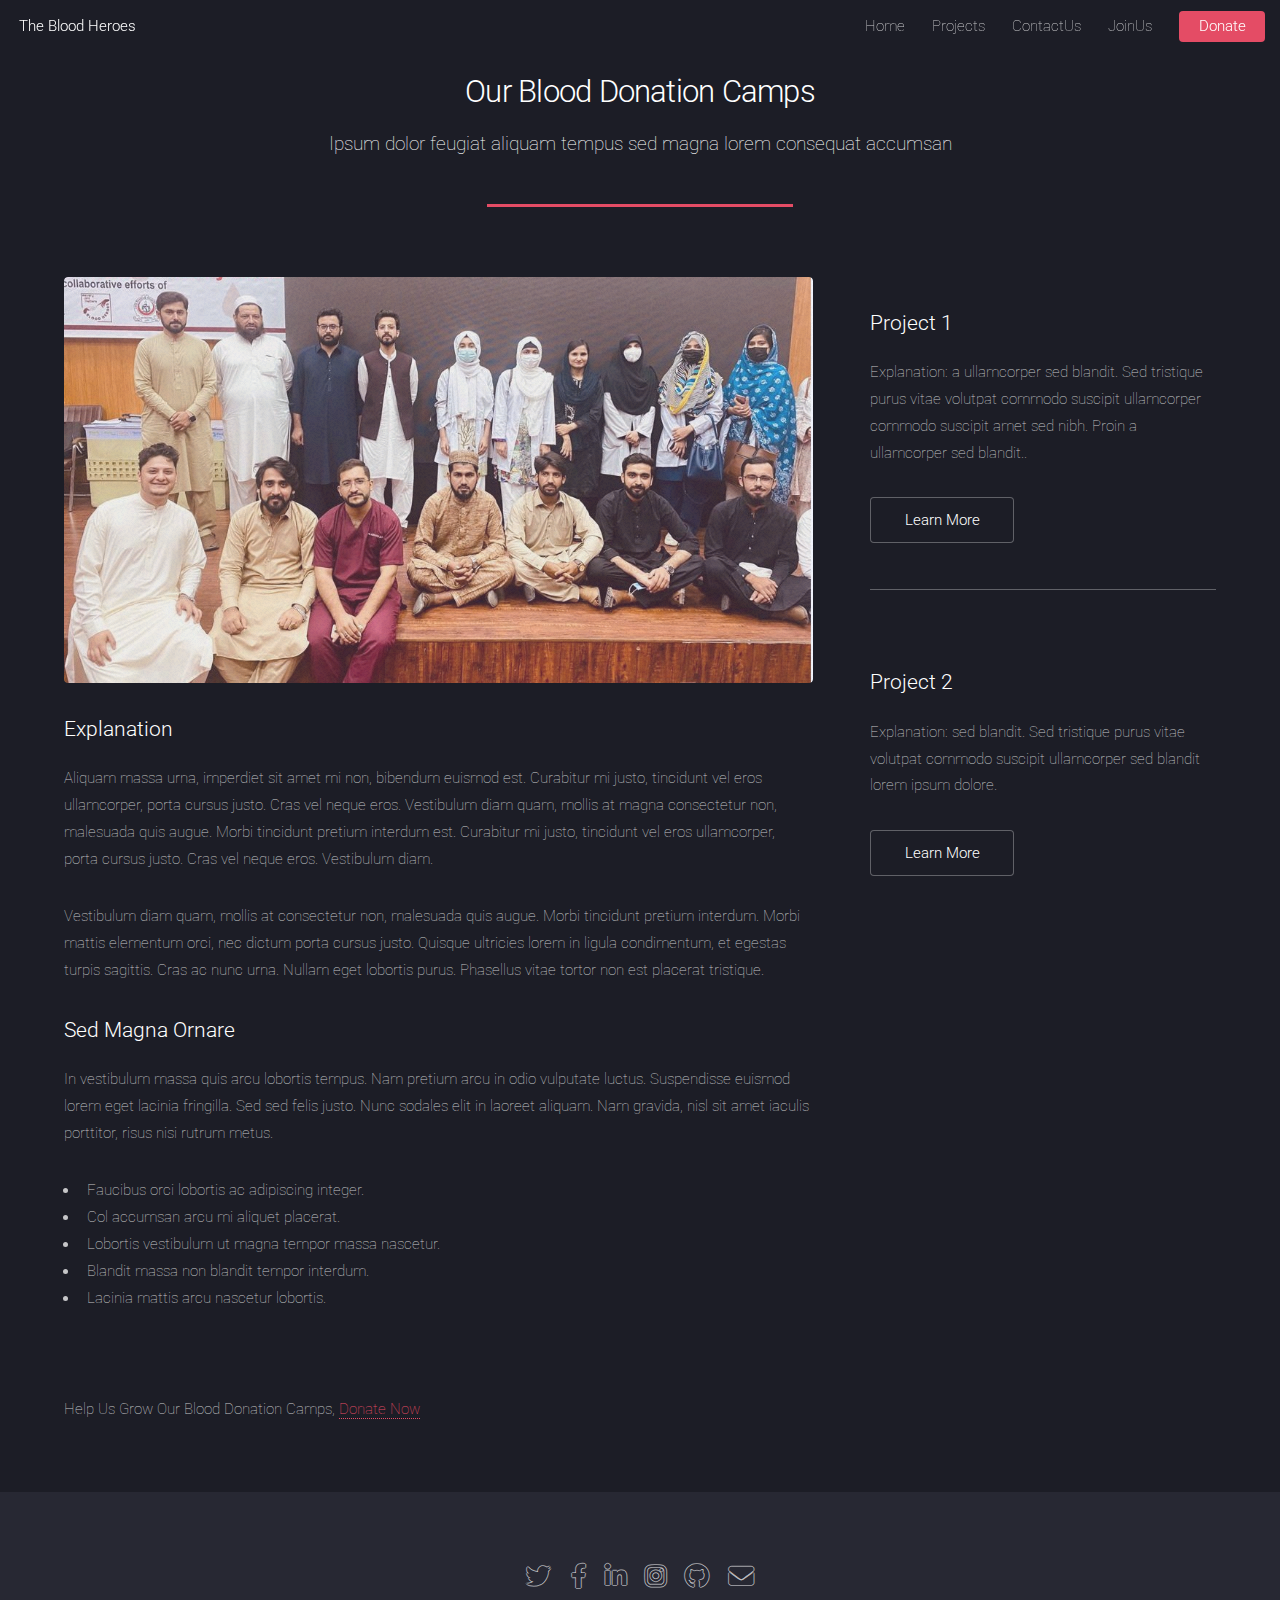
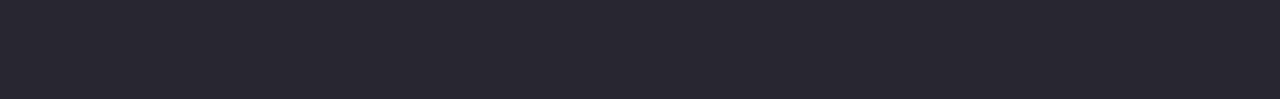
==== commit 4914ede4: "Adding Content to different pages." ====
--- a/bloodDonationCamps.html
+++ b/bloodDonationCamps.html
@@ -44,7 +44,7 @@
 				<div id="main" class="wrapper style1">
 					<div class="container">
 						<header class="major">
-							<h2>Right Sidebar</h2>
+							<h2>Our Blood Donation Camps</h2>
 							<p>Ipsum dolor feugiat aliquam tempus sed magna lorem consequat accumsan</p>
 						</header>
 						<div class="row gtr-150">
@@ -52,8 +52,8 @@
 
 								<!-- Content -->
 									<section id="content">
-										<a href="#" class="image fit"><img src="./images/pic06.jpg" alt="" /></a>
-										<h3>Dolore Amet Consequat</h3>
+										<a href="#" class="image fit"><img src="./images/internationalthalassemiaday.jpg" alt="" /></a>
+										<h3>Explanation</h3>
 										<p>Aliquam massa urna, imperdiet sit amet mi non, bibendum euismod est. Curabitur mi justo, tincidunt vel eros ullamcorper, porta cursus justo. Cras vel neque eros. Vestibulum diam quam, mollis at magna consectetur non, malesuada quis augue. Morbi tincidunt pretium interdum est. Curabitur mi justo, tincidunt vel eros ullamcorper, porta cursus justo. Cras vel neque eros. Vestibulum diam.</p>
 										<p>Vestibulum diam quam, mollis at consectetur non, malesuada quis augue. Morbi tincidunt pretium interdum. Morbi mattis elementum orci, nec dictum porta cursus justo. Quisque ultricies lorem in ligula condimentum, et egestas turpis sagittis. Cras ac nunc urna. Nullam eget lobortis purus. Phasellus vitae tortor non est placerat tristique.</p>
 										<h3>Sed Magna Ornare</h3>
@@ -65,6 +65,8 @@
 											<li>Blandit massa non blandit tempor interdum.</li>
 											<li>Lacinia mattis arcu nascetur lobortis.</li>
 										</ul>
+										<br><br>
+										<p>Help Us Grow Our Blood Donation Camps, <a href="#">Donate Now</a></p>
 									</section>
 
 							</div>
@@ -73,8 +75,9 @@
 								<!-- Sidebar -->
 									<section id="sidebar">
 										<section>
-											<h3>Magna Feugiat</h3>
-											<p>Sed tristique purus vitae volutpat commodo suscipit amet sed nibh. Proin a ullamcorper sed blandit. Sed tristique purus vitae volutpat commodo suscipit ullamcorper commodo suscipit amet sed nibh. Proin a ullamcorper sed blandit..</p>
+											<a href="#" class="image fit"><img src="./images/pic07.jpg" alt="" /></a>
+											<h3>Project 1</h3>
+											<p>Explanation:    a ullamcorper sed blandit. Sed tristique purus vitae volutpat commodo suscipit ullamcorper commodo suscipit amet sed nibh. Proin a ullamcorper sed blandit..</p>
 											<footer>
 												<ul class="actions">
 													<li><a href="#" class="button">Learn More</a></li>
@@ -84,8 +87,8 @@
 										<hr />
 										<section>
 											<a href="#" class="image fit"><img src="./images/pic07.jpg" alt="" /></a>
-											<h3>Amet Lorem Tempus</h3>
-											<p>Sed tristique purus vitae volutpat commodo suscipit amet sed nibh. Proin a ullamcorper sed blandit. Sed tristique purus vitae volutpat commodo suscipit ullamcorper sed blandit lorem ipsum dolore.</p>
+											<h3>Project 2</h3>
+											<p>Explanation:   sed blandit. Sed tristique purus vitae volutpat commodo suscipit ullamcorper sed blandit lorem ipsum dolore.</p>
 											<footer>
 												<ul class="actions">
 													<li><a href="#" class="button">Learn More</a></li>
